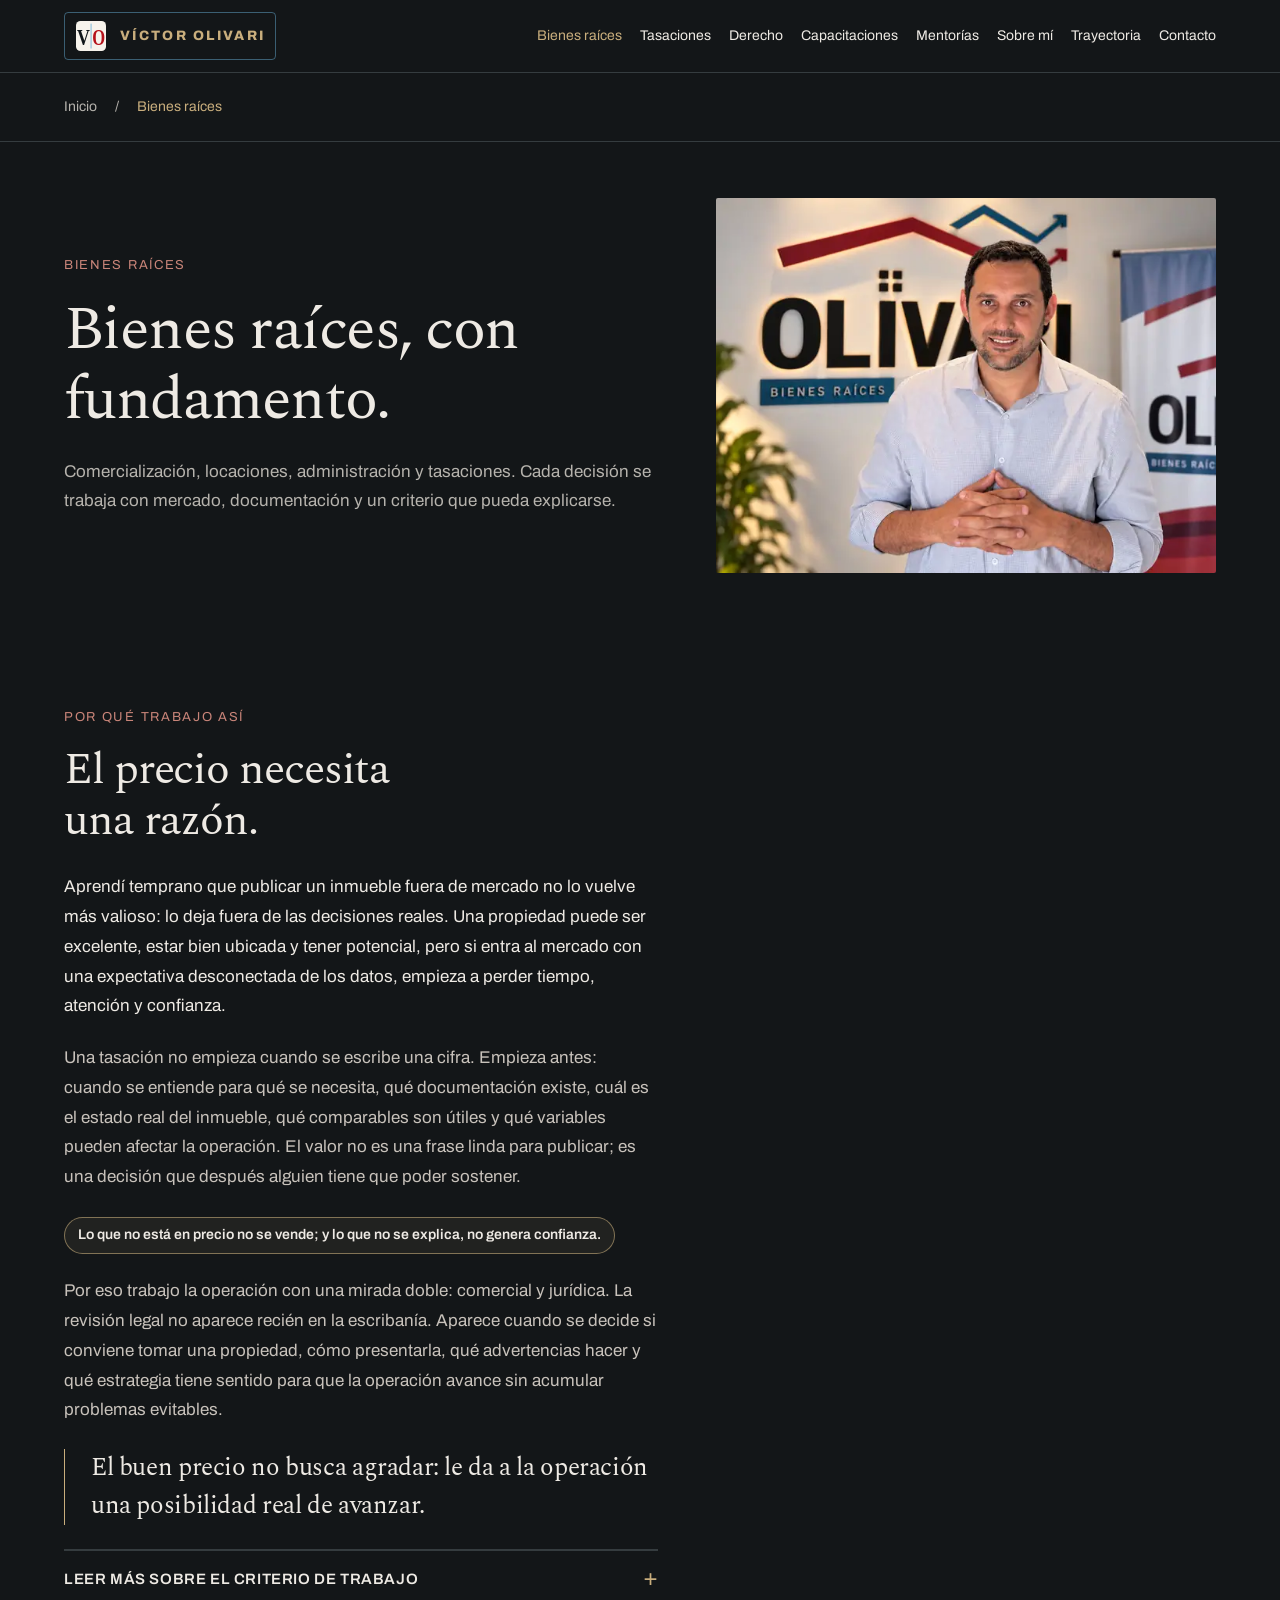
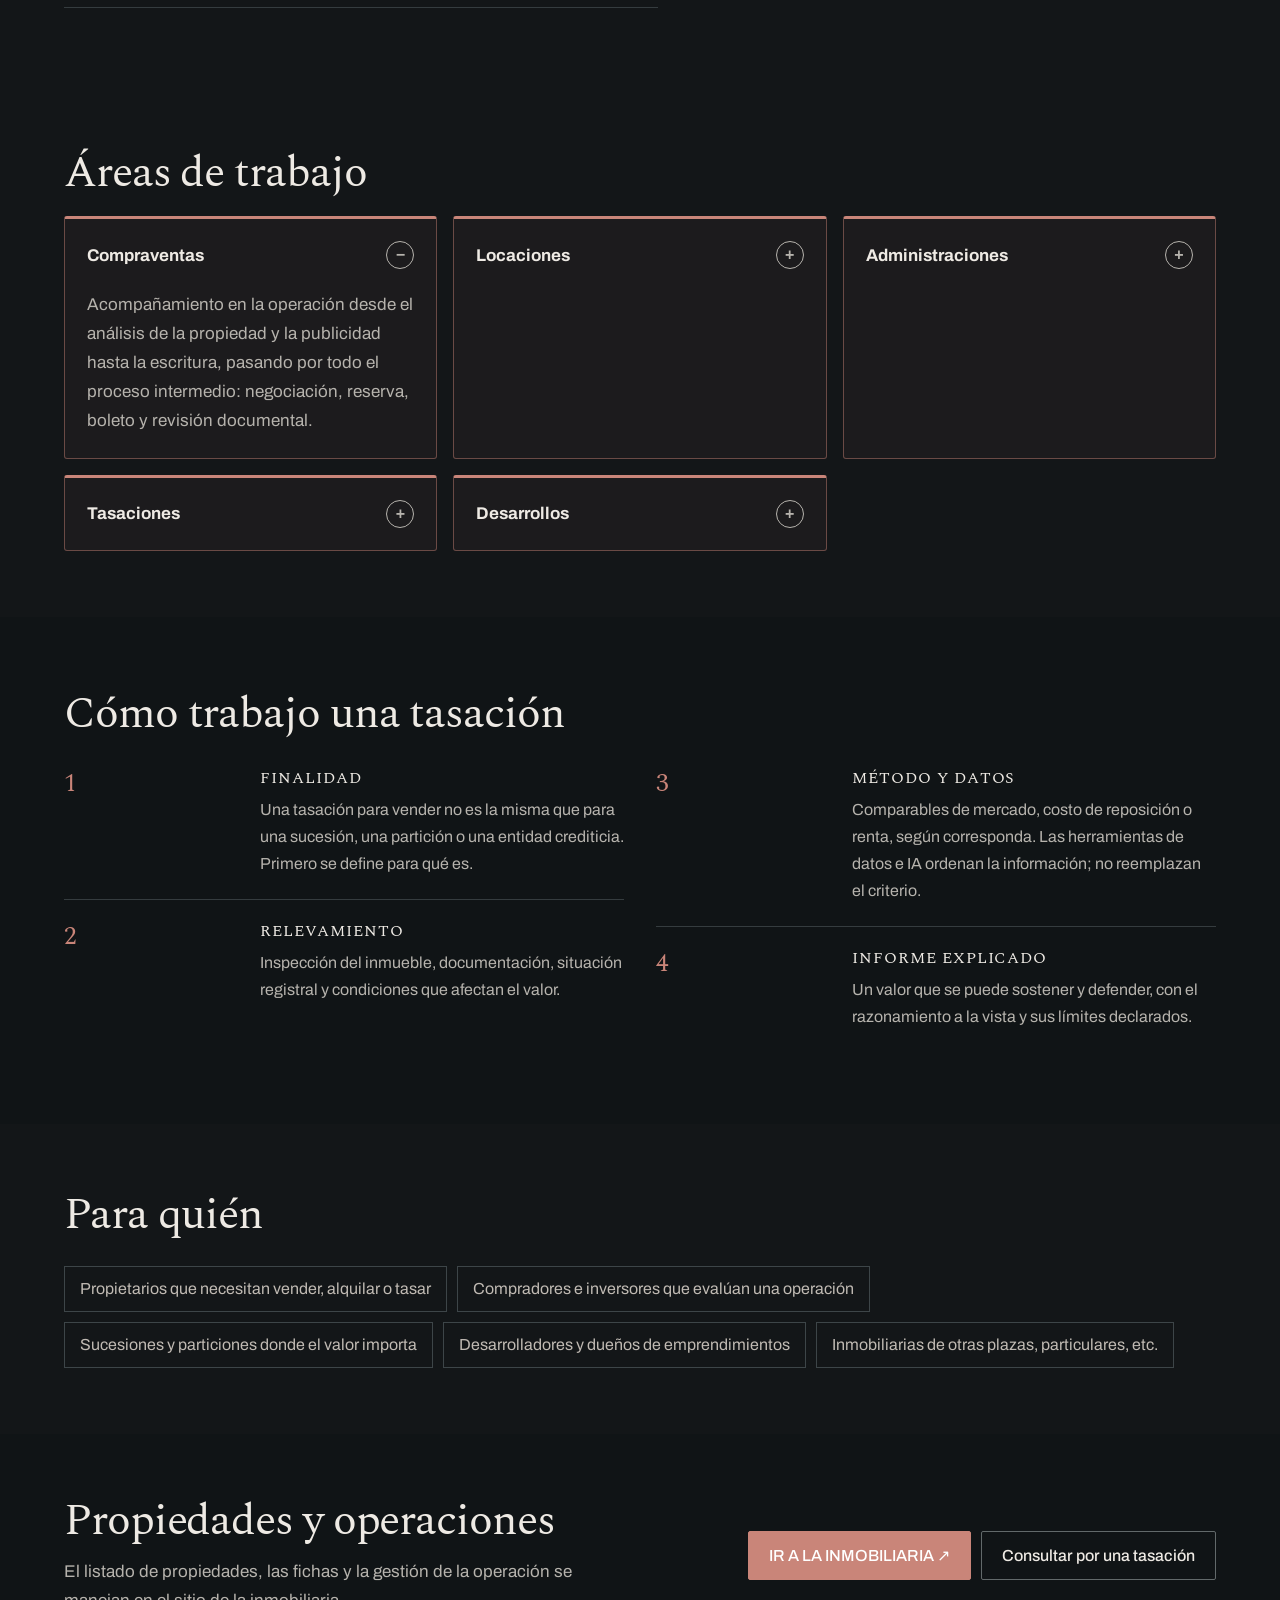
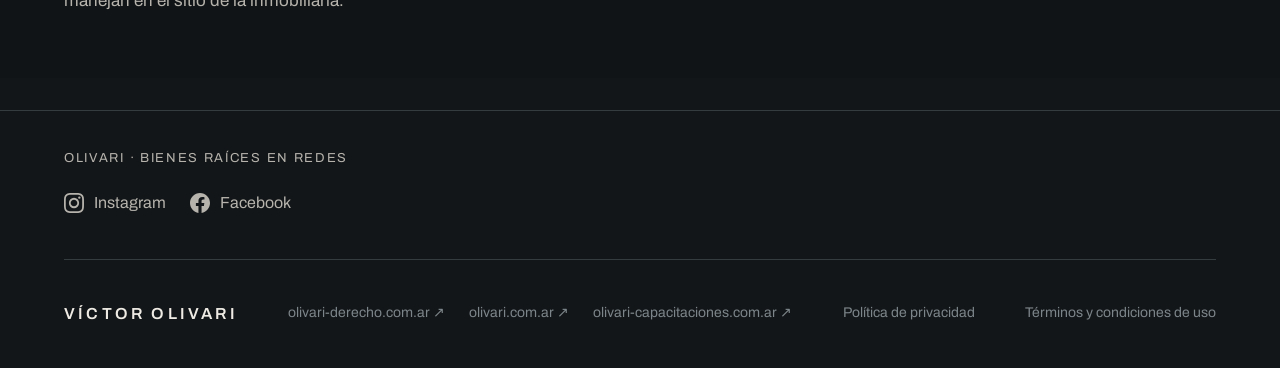
==== bienes-raices/index.html @ 48073106 "Aplicar ajustes visuales y habilitar indexación" ====
<!doctype html>
<html lang="es">
<head>
<meta charset="utf-8">
<meta name="viewport" content="width=device-width, initial-scale=1">
<title>Bienes Raíces · Víctor Olivari</title>
<meta name="description" content="Compraventas, locaciones, tasaciones y acompañamiento de decisiones inmobiliarias, con mirada comercial, jurídica y valuatoria.">
<link rel="canonical" href="https://www.victorolivari.com.ar/bienes-raices">
<meta property="og:type" content="website">
<meta property="og:title" content="Bienes Raíces · Víctor Olivari">
<meta property="og:description" content="Compraventas, locaciones, tasaciones y acompañamiento de decisiones inmobiliarias, con mirada comercial, jurídica y valuatoria.">
<meta property="og:url" content="https://www.victorolivari.com.ar/bienes-raices">
<meta property="og:locale" content="es_AR">
<meta property="og:image" content="https://www.victorolivari.com.ar/favicon-512.png">
<meta property="og:image:width" content="512">
<meta property="og:image:height" content="512">
<meta property="og:image:alt" content="Monograma VO de Víctor Olivari">
<meta name="twitter:card" content="summary">
<meta name="twitter:image" content="https://www.victorolivari.com.ar/favicon-512.png">
<meta name="theme-color" content="#131618">
<meta name="robots" content="index, follow, max-image-preview:large">
<link rel="icon" type="image/svg+xml" href="/favicon.svg?v=20260909-2">
<link rel="icon" type="image/png" sizes="32x32" href="/favicon-32.png?v=20260909-1">
<link rel="icon" type="image/png" sizes="16x16" href="/favicon-16.png?v=20260909-1">
<link rel="apple-touch-icon" sizes="180x180" href="/apple-touch-icon.png?v=20260909-1">
<link rel="manifest" href="/site.webmanifest?v=20260906">
<link rel="preconnect" href="https://fonts.googleapis.com">
<link rel="preconnect" href="https://fonts.gstatic.com" crossorigin>
<link rel="stylesheet" href="https://fonts.googleapis.com/css2?family=Archivo:wght@400;500;600&family=Spectral:wght@400&display=swap">
<style>

    body { margin: 0; background: #131618; }
    a { color: inherit; text-decoration: none; }
    a:hover { color: var(--ocre); }
    .page {
      background: #131618; color: #EAE6E0;
      font-family: Archivo, Helvetica Neue, sans-serif;
      --h1: calc(clamp(30px, 3.75vw, 48px) * var(--ts));
      --h2: calc(clamp(23px, 2.66vw, 34px) * var(--ts));
      --h3: calc(clamp(19px, 1.875vw, 24px) * var(--ts));
      --body: calc(clamp(16px, 1.3vw, 17px) * var(--bs));
      --small: calc(clamp(14.5px, 1.2vw, 15.5px) * var(--bs));
      --label: calc(clamp(12px, 1vw, 13px) * var(--bs));
      --ink: #EAE6E0; --muted: #A29C95; --panel: #1D2124; --deep: #0E1113; --line: #2A2F32;
    }
    .h { font-family: var(--tf); font-weight: 700; letter-spacing: -0.03em; line-height: 1.1; margin: 0; }
    .wrap { padding-left: 80px; padding-right: 80px; }
    .lbl { font-size: var(--label); letter-spacing: 0.2em; text-transform: uppercase; color: var(--muted); }
    .body { font-size: var(--body); line-height: 1.72; color: var(--muted); margin: 0; }
    .photo { background: var(--panel); border: 1px dashed #454D51; display: flex; align-items: center; justify-content: center; text-align: center; padding: 14px; color: #7C858A; font-size: var(--label); letter-spacing: 0.08em; line-height: 1.7; }
    /* --- Relato: columna de lectura para los textos largos --- */
    .relato { max-width: 66ch; }
    .relato p { font-size: calc(var(--body) * 1.05); line-height: 1.85; color: #C8C2BB; margin: 0 0 1.15em; }
    .relato p:last-child { margin-bottom: 0; }
    .relato .entrada { font-size: calc(var(--body) * 1.28); line-height: 1.62; color: var(--ink); margin-bottom: 1.3em; }
    .relato strong { color: var(--ink); font-weight: 600; }
    .destacado { font-family: var(--tf); font-size: var(--h3); line-height: 1.45; letter-spacing: -0.015em;
                 color: var(--ink); border-left: 2px solid var(--ocre); padding-left: 26px; margin: 34px 0; }
    /* --- Andamio: lo que Víctor tiene que escribir. Se borra al completarlo. --- */
    .completar { border: 1px dashed #4C5256; padding: 22px 24px; margin: 32px 0; max-width: 66ch; }
    .completar > div:first-child { display: flex; align-items: center; gap: 9px; margin-bottom: 12px; }
    .completar ul { margin: 0; padding-left: 18px; }
    .completar li { font-size: var(--small); line-height: 1.75; color: #A29C95; margin-bottom: 7px; }
    .completar li::marker { color: var(--ocre); }
    .completar li b { color: #C8C2BB; font-weight: 600; }
    .completar .pista { font-size: var(--label); line-height: 1.7; color: #7C858A; margin: 12px 0 0; font-style: italic; }
    .b { border: 1px solid #3D4548; color: var(--ink); background: transparent; padding: 15px 24px;
         font-size: var(--small); font-weight: 600; letter-spacing: 0.05em; text-transform: uppercase;
         display: inline-block; cursor: pointer; transition: background .16s ease, border-color .16s ease, color .16s ease; }
    .b-br:hover, .b-tas:hover { background: var(--rojo); border-color: var(--rojo); color: #FFFFFF; }
    .b-der:hover { background: var(--gris); border-color: var(--gris); color: #131618; }
    .b-cap:hover { background: var(--verde); border-color: var(--verde); color: #FFFFFF; }
    .b-mi:hover { background: var(--ocre); border-color: var(--ocre); color: #131618; }
    .b-men:hover { background: var(--violeta); border-color: var(--violeta); color: #131618; }
    .nav { display: flex; align-items: center; justify-content: space-between; padding-top: 18px; padding-bottom: 18px; border-bottom: 1px solid var(--line); }
    .nav-links { display: flex; gap: 28px; font-size: var(--small); color: var(--muted); }
    .nav-links a { transition: color .16s ease; }
    .nl-br:hover { color: var(--rojo); } .nl-der:hover { color: var(--gris); }
    .nl-cap:hover { color: var(--verde); } .nl-mi:hover { color: var(--ocre); }
    .nl-men:hover { color: var(--violeta); }
    .nav-burger { display: none; }
    .phero { display: grid; grid-template-columns: 1.3fr 1fr; gap: 52px; padding-top: 52px; padding-bottom: 56px; align-items: center; }
    .cols2 { display: grid; grid-template-columns: repeat(2, minmax(0, 1fr)); gap: 20px; }
    .cols3 { display: grid; grid-template-columns: repeat(3, minmax(0, 1fr)); gap: 20px; }
    .card { background: var(--panel); padding: 28px 26px; display: flex; flex-direction: column; gap: 13px; }
    .row { display: grid; grid-template-columns: 260px 1fr; gap: 32px; padding: 22px 0; border-top: 1px solid var(--line); }
    .field { border: 1px solid #3D4548; background: #16191B; padding: 15px 16px; font-size: var(--small); color: #6E7679; }
    .aviso { border-left: 3px solid var(--gris); background: var(--panel); padding: 20px 24px; font-size: var(--small); line-height: 1.7; color: #C0BAB3; }
    .chip { border: 1px solid #3D4548; padding: 9px 15px; font-size: var(--small); color: #C0BAB3; display: inline-block; }
    .chip:hover { border-color: var(--ocre); }
    .chips { display: flex; flex-wrap: wrap; gap: 10px; }
    details > summary { list-style: none; cursor: pointer; padding: 16px 0; border-top: 1px solid var(--line); font-size: var(--small); font-weight: 600; letter-spacing: 0.05em; text-transform: uppercase; color: var(--muted); display: flex; justify-content: space-between; align-items: center; }
    details > summary::-webkit-details-marker { display: none; }
    details > summary:hover { color: var(--ink); }
    details[open] > summary .mas { display: none; }
    details:not([open]) > summary .menos { display: none; }
    .foot { display: flex; justify-content: space-between; align-items: center; gap: 20px; flex-wrap: wrap; font-size: var(--label); color: #7C858A; border-top: 1px solid var(--line); padding-top: 32px; padding-bottom: 32px; }
    .foot-links { display: flex; gap: 24px; flex-wrap: wrap; }
    @media (max-width: 1300px) { .wrap { padding-left: 52px; padding-right: 52px; } }
    @media (max-width: 900px) {
      .phero { grid-template-columns: 1fr; gap: 34px; }
      .cols2, .cols3 { grid-template-columns: 1fr; }
      .row { grid-template-columns: 1fr; gap: 10px; }
    }
    @media (max-width: 640px) {
      .wrap { padding-left: 22px; padding-right: 22px; }
      .nav-links { display: none; } .nav-burger { display: block; }
      .foot { flex-direction: column; align-items: flex-start; gap: 14px; }
    }
  /*EDITORIAL*/
/* Diseño compartido. sincronizar-editorial.py lo integra en los artboards. */
html { color-scheme: dark; scroll-padding-top: 5.5rem; }
body { margin: 0; background: #131618; }
.page { --ts: 1; --bs: 1; --tf: Spectral, Georgia, serif;
  --rojo: #C98579; --gris: #BAC5CA; --verde: #8DBDC3; --ocre: #C9AE7D; --violeta: #B4A7CA;
  --ink: #EEEAE4; --muted: #B6B3AD; --panel: #1C2225; --deep: #101416; --line: #353C3F;
  --h1: clamp(2.15rem, 1.4rem + 3vw, 4.25rem); --h2: clamp(1.8rem, 1.3rem + 1.8vw, 2.8rem);
  --h3: clamp(1.3rem, 1.1rem + .6vw, 1.65rem); --quote: clamp(1.8rem, 1.1rem + 2.6vw, 3.2rem);
  --body: 1.0625rem; --small: 1rem; --label: .8125rem;
  font-family: Archivo, 'Helvetica Neue', Arial, sans-serif; color: var(--ink); line-height: 1.6;
  overflow-wrap: break-word; min-height: 100vh; }
.page *, .page *::before, .page *::after { box-sizing: border-box; }
.page { --rojo: #C98579 !important; --gris: #BAC5CA !important; --verde: #8DBDC3 !important;
  --ocre: #C9AE7D !important; --violeta: #B4A7CA !important; }
.page [hidden] { display: none !important; }
.page img { display: block; max-width: 100%; }
.page a { color: inherit; text-decoration: none; text-underline-offset: .25em; }
.page a:focus-visible, .page button:focus-visible, .page summary:focus-visible,
.page input:focus-visible, .page select:focus-visible, .page textarea:focus-visible {
  outline: 2px solid var(--ocre); outline-offset: 5px; }
.page button, .page input, .page select, .page textarea { font: inherit; }
.page button, .page summary, .page a { -webkit-tap-highlight-color: rgba(201,174,125,.15); }
.page .wrap { width: 100%; max-width: 1360px; margin-inline: auto; padding-inline: 22px; }
.page .h { font-family: Spectral, Georgia, serif; font-weight: 400; letter-spacing: -.025em; line-height: 1.15; text-wrap: balance; }
.page h1 { text-transform: none !important; }
.page .lbl { font-family: Archivo, Arial, sans-serif; font-size: .8125rem; letter-spacing: .13em; line-height: 1.6; }
.page .body { color: var(--muted); line-height: 1.7; }
.page .b { display: inline-flex; align-items: center; justify-content: center; gap: .6rem;
  min-height: 48px; padding: 12px 20px; max-width: 100%; border: 1px solid #62696A;
  border-radius: 2px; font-size: 1rem; font-family: Archivo, Arial, sans-serif;
  line-height: 1.45; font-weight: 500; letter-spacing: 0; text-transform: none;
  color: var(--ink); background: transparent; cursor: pointer;
  transition: background .18s ease, color .18s ease, border-color .18s ease; }
.page .b.primary { background: var(--ink); border-color: var(--ink); color: #131618; }
.page .text-link { display: inline-flex; gap: .7rem; align-items: center; min-height: 44px;
  text-decoration: underline; text-decoration-color: #737A7B; }
.page .text-link::after { content: '→'; font-family: Arial, sans-serif; transition: transform .2s ease; }
.page .text-link[target='_blank']::after { content: '↗'; }
.page .skip-link { position: absolute; left: 22px; top: -150px; z-index: 100;
  background: var(--ink); color: #131618; padding: 14px 20px; }
.page .skip-link:focus { top: 12px; }
.page .site-header { position: sticky; top: 0; z-index: 30; background: #131618; border-bottom: 1px solid var(--line); }
.page .site-nav { display: flex; align-items: center; justify-content: space-between; gap: 18px; min-height: 72px; }
.page .brand { font-family: Archivo, Arial, sans-serif; font-size: .85rem; letter-spacing: .16em; font-weight: 600; white-space: nowrap; }
.page .desktop-links { display: none; }
.page .mobile-menu > summary { display: flex; gap: 10px; align-items: center; justify-content: center;
  min-width: 76px; min-height: 48px; padding: 8px 0; border: 0; color: var(--ink);
  font-size: .875rem; letter-spacing: 0; text-transform: none; }
.page summary { cursor: pointer; list-style: none; }
.page summary::-webkit-details-marker { display: none; }
.page .menu-icon { width: 20px; height: 12px; border-top: 1px solid; border-bottom: 1px solid; }
.page .mobile-menu[open] .menu-icon { height: 1px; border-bottom: 0; }
.page .mobile-links { position: absolute; inset: 72px 0 auto; padding: 12px 22px 24px;
  background: #1C2225; border-bottom: 1px solid var(--line); max-height: calc(100vh - 72px); max-height: calc(100dvh - 72px); overflow: auto; }
.page .mobile-links a { display: block; padding: 12px 0; min-height: 48px; border-bottom: 1px solid var(--line); }
.page [aria-current='page'] { color: var(--ocre); }
.page main { outline: none; }
.page .location-guide { display: flex; align-items: center; flex-wrap: wrap; gap: 8px 24px;
  padding-block: 12px; border-bottom: 1px solid var(--line); font-size: .875rem; }
.page .breadcrumb, .page .section-links { display: flex; align-items: center; flex-wrap: wrap; gap: 4px 18px; }
.page .breadcrumb { color: var(--muted); }
.page .location-guide a { display: inline-flex; align-items: center; gap: 8px; min-height: 44px; }
.page .location-guide a:hover { color: var(--ocre); }
.page .back-link { color: var(--ocre); padding-right: 20px; border-right: 1px solid var(--line); }
.page .section-links { justify-content: space-between; flex: 1; max-width: 540px; gap: 4px 12px; }
.page .section-links a { border-bottom: 1px solid transparent; }
.page .section-links a:hover, .page .section-links a:focus-visible { border-bottom-color: var(--ocre); }
.page main [id] { scroll-margin-top: 1rem; }
.page .hero { display: grid; grid-template-columns: minmax(0,1fr); gap: 26px; padding-block: 32px 44px; }
.page .hero-copy .lbl { color: var(--ocre); margin-bottom: 12px; }
.page .hero h1 { font-size: clamp(1.5rem, 6.6vw, 2rem); max-width: none; margin-bottom: 16px; }
.page .hero-title-line { display: block; white-space: nowrap; }
.page .professional { color: #91C9E8; }
.page .unit[style*='--gris'] .lbl { color: var(--ocre); }
.page .hero .hero-intro { max-width: 48ch; font-size: 1rem; margin: 0 0 20px; }
.page .hero-ctas { display: flex; flex-direction: row; flex-wrap: wrap; gap: 10px; }
.page .hero-ctas .b { flex: 1 1 auto; padding-inline: 14px; }
.page .hero-portrait { margin: 0; min-width: 0; }
.page .hero-portrait .ph { height: 245px; border-radius: 2px; }
.page .hero-portrait img { object-position: 60% 38%; }
.page figcaption { margin-top: 12px; font-size: .8125rem; color: var(--muted); }
.page .ph { background: var(--panel); padding: 0 !important; border: 0 !important; overflow: hidden; border-radius: 2px; }
.page .ph img { display: block; width: 100%; height: 100%; object-fit: cover; filter: saturate(.8); }
.page .section { padding-block: 48px; }
.page .section-head { display: grid; gap: 14px; margin-bottom: 26px; }
.page .section-head h2 { font-size: var(--h2); }
.page .section-head p { max-width: 54ch; margin: 0; }
.page .creds { padding-block: 22px; border-block: 1px solid var(--line); background: var(--panel); }
.page .creds-list { display: flex; flex-direction: column; gap: 8px; font-size: .875rem; margin-top: 12px; }
.page .manifesto { max-width: 1000px; padding-block: 44px; }
.page .manifesto p { font-size: var(--quote); line-height: 1.3; margin: 0; }
.page .manifesto { padding-block: clamp(36px, 5vw, 72px); border-bottom: 1px solid var(--line); }
.page .manifesto .manifesto-premise { font: 400 1rem/1.5 Archivo, Arial, sans-serif; color: var(--muted); margin-bottom: 14px; }
.page .manifesto-premise span, .page .manifesto-equals { color: var(--ocre); }
.page .units { display: grid; grid-template-columns: minmax(0,1fr); gap: 16px; }
.page .unit { background: transparent; border-top: 1px solid var(--line); min-width: 0; }
.page .unit-body { padding: 24px 0; display: flex; flex-direction: column; align-items: flex-start; gap: 12px; }
.page .unit h3 { margin: 0; font-size: 1.65rem; }
.page .unit p { margin: 0; }
.page .unit .text-link { margin-top: auto; }
.page .unit .lbl { color: var(--area, var(--muted)); }
.page .unit-photo { margin: 6px 0; width: 100%; aspect-ratio: 4 / 3; }
.page .unit-photo img { object-position: center 30%; }
.page .unit-photo img[src*='INMO'] { object-position: center 10%; }
.page .unit-photo img[src*='curso1'] { object-position: 28% center; }
.page .about .about-portrait { aspect-ratio: 1 / 1; }
.page .about-portrait img { object-position: center 40%; }
.page .about { display: grid; grid-template-columns: minmax(0,1fr); gap: 28px; }
.page .about .ph { aspect-ratio: 4 / 3; }
.page .about h2 { font-size: var(--h2); margin: 12px 0 18px; }
.page .about p { max-width: 55ch; }
.page .about .text-link { margin-top: 16px; }
.page .gallery { display: grid; grid-template-columns: minmax(0,1fr); gap: 26px; }
.page .gallery figure { margin: 0; }
.page .gallery .ph { aspect-ratio: 16 / 10; }
.page .close-ctas { display: flex; flex-direction: row; flex-wrap: wrap; gap: 12px; justify-content: flex-start; }
.page .closing { border-top: 1px solid var(--line); }
.page .closing h2 { font-size: var(--h2); margin-bottom: 16px; }
.page .closing p { margin: 0 0 24px; max-width: 54ch; }
.page .foot { display: flex; flex-direction: column; align-items: flex-start; gap: 22px; padding-block: 32px; font-size: .875rem; }
.page .foot .h { font: 600 .85rem Archivo, Arial, sans-serif; white-space: nowrap; }
.page .foot-links { display: flex; flex-wrap: wrap; gap: 6px 24px; }
.page .social-links { display: flex; flex-wrap: wrap; gap: 12px 24px; }
.page .social-links a { display: inline-flex; align-items: center; gap: 10px; min-height: 48px; font-size: 1rem; color: var(--muted); }
.page .social-links a:hover { color: var(--ocre); }
.page .social-links svg { width: 20px; height: 20px; flex-shrink: 0; fill: currentColor; }
.page .area-socials { margin-top: 32px; padding-block: 24px 32px; border-top: 1px solid var(--line); }
.page .area-socials .lbl { margin-bottom: 10px; }
.page .foot a { min-height: 44px; display: inline-flex; align-items: center; overflow-wrap: anywhere; }
.page .phero { display: grid; grid-template-columns: minmax(0,1fr); gap: 28px; padding-block: 36px 44px; }
.page .phero .ph { max-height: 300px; aspect-ratio: 4 / 3 !important; }
.page .phero h1 { max-width: 22ch; }
.page .phero .body { font-size: var(--body) !important; }
.page .relato { max-width: 66ch; }
.page .relato p, .page .relato .entrada { font-size: var(--body); line-height: 1.75; }
.page .destacado { font: 400 var(--h3)/1.5 Spectral, Georgia, serif; border-left: 1px solid var(--ocre); margin: 24px 0; }
.page .story-pill { display: inline-flex; align-items: center; max-width: 100%; margin: 6px 0 22px;
  padding: 8px 13px; border: 1px solid color-mix(in srgb, var(--ocre) 58%, transparent);
  border-radius: 999px; color: var(--ink); background: rgba(201,174,125,.08);
  font-size: .875rem; font-weight: 600; line-height: 1.35; }
.page .cols2, .page .cols3 { display: grid; grid-template-columns: minmax(0,1fr); gap: 18px; }
.page .cols2 > *, .page .cols3 > *, .page .row > *, .page .tray-row > * { min-width: 0; }
.page .card { padding: 24px; border-top-width: 1px !important; }
.page .row, .page .tray-row { display: grid; grid-template-columns: minmax(0,1fr) !important; gap: 10px; padding-block: 22px; }
.page .tray-src { text-align: left !important; }
.page .tray-thumb { width: 100%; max-width: 280px; }
.page .practice-list { border-top: 1px solid var(--line); }
.page .practice { border-bottom: 1px solid var(--line); }
.page .practice > summary { min-height: 64px; display: flex; align-items: center; justify-content: space-between;
  gap: 18px; border: 0; font-family: Archivo, Arial, sans-serif; font-size: 1.0625rem; color: var(--ink); font-weight: 400; letter-spacing: 0; text-transform: none; }
.page .practice > summary::after { content: '+'; font: 300 1.6rem Arial, sans-serif; color: var(--muted); flex-shrink: 0; }
.page .practice[open] > summary::after { content: '−'; }
.page .practice > .body { padding-bottom: 24px; max-width: 65ch; }
.page .program-group { margin-bottom: 24px; }
.page .program-group > summary { min-height: 64px; border: 0; font-weight: 400; letter-spacing: 0; text-transform: none; gap: 16px; color: var(--ink); }
.page .program-group > summary::after { content: '+'; font: 1.5rem Arial, sans-serif; }
.page .program-group[open] > summary::after { content: '−'; }
.page .program-group .cols3 { padding-bottom: 12px; }
.page .program-group .h { font-family: Archivo, Arial, sans-serif; font-size: 1.125rem !important; line-height: 1.4; }
.page .program-group > summary .h { font: 400 1.5rem/1.3 Spectral, Georgia, serif !important; }
.page .program-group summary { display: flex; align-items: center; justify-content: space-between; }
.page .contact-areas { display: grid; gap: 18px; }
.page .contact-area { border: 1px solid var(--line); padding: 0 20px; background: var(--panel); }
.page .contact-area > summary { min-height: 80px; border: 0; text-transform: none; letter-spacing: 0; color: var(--ink); font-size: 1.125rem; gap: 16px; }
.page .contact-area > summary::after { content: '+'; font: 1.5rem Arial, sans-serif; }
.page .contact-area[open] > summary::after { content: '−'; }
.page .contact-area .card { padding: 0 0 24px; border: 0 !important; }
.page .campo > span { font-size: .875rem; text-transform: none; letter-spacing: 0; }
.page .campo input, .page .campo select, .page .campo textarea { width: 100%; min-width: 0; max-width: 100%; min-height: 48px;
  padding: 12px; background: #131618; color: var(--ink); border: 1px solid #61696D; border-radius: 2px; font-size: 1rem; }
.page .campo textarea { min-height: 120px; }
.page .campo input::placeholder, .page .campo textarea::placeholder { color: #A9ACAC; opacity: 1; }
.page .via { overflow-wrap: anywhere; }
.page .via svg { flex-shrink: 0; }
.page .chip { font-size: 1rem; }
.page .record-img { max-width: 100%; height: auto; }
.page .cta-movil { position: static !important; display: flex !important; width: fit-content !important; max-width: calc(100% - 44px); margin: 0 auto 32px; padding: 14px 20px; gap: 10px; align-items: center; border: 1px solid var(--line); background: transparent !important; color: var(--ink) !important; box-shadow: none !important; border-radius: 2px !important; }
@media (hover: hover) {
  .page .b:hover { background: #2B3336; color: var(--ink); border-color: var(--ocre); }
  .page .b.primary:hover { background: #D8C9AD; color: #131618; border-color: #D8C9AD; }
  .page .text-link:hover, .page .foot a:hover, .page .desktop-links a:hover { color: var(--ocre); }
  .page .text-link:hover::after { transform: translateX(3px); }
}
@media (max-width: 699px) {
  .page .anio-cuerpo > div[style*='grid-template-columns'] { grid-template-columns: minmax(0, 1fr) !important; gap: 8px !important; }
  .page .anio-cuerpo > div > div { min-width: 0; }
  .page .wrap[style*='padding-top'] { padding-top: 40px !important; }
  .page .wrap[style*='padding-bottom'] { padding-bottom: 40px !important; }
  .page .wrap[style*='padding-bottom: 18px'], .page .wrap[style*='padding-bottom: 26px'] { padding-bottom: 18px !important; }
  .page .cols2[style], .page .cols3[style] { gap: 22px !important; }
  .page h2[style*='max-width'] { max-width: 100% !important; }
}
@media (min-width: 700px) {
  .page .wrap { padding-inline: 40px; }
  .page .hero { grid-template-columns: minmax(0,1.1fr) minmax(0,1fr); gap: 36px; align-items: center; padding-block: 52px; }
  .page .hero h1 { font-size: clamp(1.4rem, 3vw, 3rem); }
  .page .hero-portrait .ph { height: auto; aspect-ratio: 4 / 5; }
  .page .hero-portrait img { object-position: 100% 45%; }
  .page .section { padding-block: 64px; }
  .page .creds-list { flex-direction: row; flex-wrap: wrap; gap: 12px 32px; }
  .page .units { grid-template-columns: minmax(0,1fr); gap: 24px; }
  .page .unit-body { display: grid; grid-template-columns: minmax(0,.85fr) minmax(0,1fr); gap: 14px 28px; align-items: start; }
  .page .unit-body > * { grid-column: 2; }
  .page .unit-body .unit-photo { grid-column: 1; grid-row: 1 / 5; aspect-ratio: 4 / 5; margin: 0; }
  .page .unit-body .text-link { align-self: end; }
  .page .unit-body { height: 100%; }
  .page .gallery, .page .cols2, .page .cols3 { grid-template-columns: repeat(2,minmax(0,1fr)); }
  .page .about { grid-template-columns: repeat(2,minmax(0,1fr)); gap: 44px; align-items: center; }
  .page .phero { grid-template-columns: minmax(0,1.25fr) minmax(0,1fr); padding-block: 56px; }
  .page .phero .ph { max-height: 430px; }
  .page .phero.text-only { grid-template-columns: 1fr; }
  .page .tray-row { grid-template-columns: 80px minmax(0,1fr) minmax(180px,.75fr) !important; gap: 24px; }
  .page .row { grid-template-columns: minmax(170px,.6fr) minmax(0,1.7fr) !important; gap: 26px; }
  .page .contact-areas { max-width: 820px; }
}
@media (min-width: 1100px) {
  .page .wrap { padding-inline: 64px; }
  .page .hero { gap: 80px; padding-block: 64px 72px; }
  .page .hero-portrait { max-width: 440px; justify-self: end; width: 100%; }
  .page .hero .hero-intro { font-size: 1.125rem; }
  .page .hero-ctas .b { flex: none; padding-inline: 24px; }
  .page .desktop-links { display: flex; align-items: center; gap: 18px; font-size: .875rem; }
  .page .desktop-links a { display: inline-flex; align-items: center; min-height: 44px; white-space: nowrap; }
  .page .mobile-menu { display: none; }
  .page .section { padding-block: 80px; }
  .page .section-head { grid-template-columns: 1fr 1fr; gap: 50px; align-items: end; }
  .page .cols3 { grid-template-columns: repeat(3,minmax(0,1fr)); }
  .page .units { grid-template-columns: repeat(3,minmax(0,1fr)); gap: 32px; }
  .page .unit-body { display: flex; gap: 16px; }
  .page .unit-body > .lbl { min-height: 3.2em; }
  .page .unit-body > h3 { min-height: 2.3em; }
  .page .unit-body .unit-photo { aspect-ratio: 4 / 3; margin: 0 0 4px; }
  .page .foot { flex-direction: row; flex-wrap: wrap; justify-content: space-between; align-items: center; }
}
@media (prefers-reduced-motion: no-preference) {
  html { scroll-behavior: smooth; }
  .page details[open] > .body, .page details[open] > .cols3, .page details[open] > .card { animation: editorial-open .22s ease-out; }
  @keyframes editorial-open { from { opacity: .5; transform: translateY(4px); } to { opacity: 1; transform: none; } }
}
@media (prefers-reduced-motion: reduce) {
  .page *, .page *::before, .page *::after { animation: none !important; transition: none !important; scroll-behavior: auto !important; }
}
/* Fotos de las áreas: se conserva el encuadre original, también en celular. */
.page .phero .area-portrait { max-height: none; }
.page .phero .area-portrait-vertical { aspect-ratio: 3 / 4 !important; width: 100%; max-width: 390px; justify-self: center; }
.page .area-portrait img { object-fit: contain; filter: none; }
.page .course-carousel { min-width: 0; border-block: 1px solid var(--line); }
.page .carousel-heading { display: flex; flex-wrap: wrap; align-items: end; justify-content: space-between; gap: 20px; }
.page .carousel-heading .lbl { margin-bottom: 12px; }
.page .carousel-heading .h { font-size: var(--h2); }
.page .carousel-controls { display: flex; gap: 8px; }
.page .carousel-controls[hidden] { display: none; }
.page .carousel-controls button { min-width: 48px; min-height: 48px; padding: 10px 15px; border: 1px solid var(--line); border-radius: 3px; background: var(--panel); color: var(--ink); font: inherit; font-size: .875rem; cursor: pointer; }
.page .carousel-controls button:hover { border-color: var(--verde); }
.page .carousel-controls button:disabled { cursor: default; color: var(--muted); }
.page .carousel-help { color: var(--muted); font-size: .875rem; line-height: 1.5; margin-block: 18px 22px; }
.page .carousel-viewport { overflow-x: auto; overscroll-behavior-x: contain; scrollbar-width: thin; scrollbar-color: var(--verde) var(--panel); scroll-behavior: auto; padding-bottom: 12px; }
.page .carousel-track { display: flex; gap: 20px; width: max-content; }
.page .carousel-track figure { flex: none; width: min(76vw, 480px); margin: 0; }
.page .carousel-track img { display: block; width: 100%; height: auto; aspect-ratio: 4 / 3; object-fit: contain; background: var(--deep); border-radius: 3px; }
.page .carousel-track figcaption { padding-top: 14px; max-width: 38ch; font-size: .875rem; line-height: 1.5; color: var(--muted); }
/* El texto acompaña a cada imagen, incluso cuando la foto es vertical o panorámica. */
.page .course-carousel .carousel-track figure { display: flex; flex-direction: column; align-items: center; text-align: center; }
.page .course-carousel .carousel-track figcaption { width: 100%; max-width: min(100%, 38ch); text-align: center; }
.page .carousel-viewport:focus-visible, .page .carousel-controls button:focus-visible { outline: 2px solid var(--verde); outline-offset: 3px; }
/* El recorrido reúne fotos de formatos muy diferentes; el fondo unifica la serie
   sin recortar personas ni documentos importantes. */
.page .journey-carousel { margin-top: 10px; }
.page .journey-carousel .carousel-track { gap: 16px; }
.page .journey-carousel .carousel-track figure { width: min(82vw, 560px); }
.page .journey-carousel .carousel-track figure { display: flex; flex-direction: column; align-items: center; text-align: center; }
.page .journey-carousel .carousel-track img { aspect-ratio: 3 / 2; filter: saturate(.88); }
.page .journey-carousel .carousel-track figcaption { min-height: 2.7em; width: 100%; max-width: min(100%, 46ch); padding: 12px 2px 0; color: var(--ink); text-align: center; }
.page .story-more { max-width: 66ch; margin-top: 1.35rem; border-top: 1px solid var(--line); border-bottom: 1px solid var(--line); }
.page .story-more > summary { display: flex; align-items: center; justify-content: space-between; min-height: 56px; cursor: pointer; color: var(--ink); font-size: .9375rem; font-weight: 600; letter-spacing: .04em; list-style: none; }
.page .story-more > summary::-webkit-details-marker { display: none; }
.page .story-more > summary::after { content: '+'; color: var(--ocre); font: 1.5rem/1 Arial, sans-serif; }
.page .story-more[open] > summary::after { content: '−'; }
.page .story-more .relato { padding-bottom: 10px; }
.page .family-story { display: grid; gap: 28px; align-items: center; margin-top: 42px; padding-top: 42px; border-top: 1px solid var(--line); }
.page .family-story .ph { aspect-ratio: 3 / 4; max-width: 390px; justify-self: center; }
.page .family-story .ph img { object-fit: cover; }
/* Mentorías: consultoría de criterio, con el violeta como señal del área. */
.page .mentor-hero { display: grid; gap: 30px; padding-block: 42px 54px; }
.page .mentor-hero-copy { align-self: center; }
.page .mentor-hero .lbl, .page .mentor-section .lbl { color: var(--violeta); }
.page .mentor-hero h1 { margin: 14px 0 22px; max-width: 18ch; font-size: var(--h1); }
.page .mentor-lead { max-width: 62ch; margin: 0; font-size: calc(var(--body) * 1.08); }
.page .mentor-pills { display: flex; flex-wrap: wrap; gap: 9px; margin-top: 26px; }
.page .mentor-pill { display: inline-flex; align-items: center; min-height: 38px; padding: 7px 12px;
  border: 1px solid color-mix(in srgb, var(--violeta) 55%, var(--line)); border-radius: 999px;
  background: color-mix(in srgb, var(--violeta) 8%, transparent); color: var(--ink);
  font-size: .875rem; font-weight: 600; line-height: 1.35; }
.page .mentor-hero figure { margin: 0; align-self: center; }
.page .mentor-hero .ph { aspect-ratio: 3 / 2; }
.page .mentor-hero .ph img { object-fit: cover; object-position: center; filter: saturate(.86); }
.page .mentor-hero figcaption { text-align: center; }
.page .mentor-principle { padding-block: 34px; border-block: 1px solid var(--line);
  background: linear-gradient(90deg, color-mix(in srgb, var(--violeta) 7%, transparent), transparent 72%); }
.page .mentor-principle p { max-width: 900px; margin: 0; font: 400 var(--h3)/1.55 Spectral, Georgia, serif; }
.page .mentor-principle strong { color: var(--violeta); font-weight: 400; }
.page .mentor-section { padding-block: 54px; }
.page .mentor-section-head { display: grid; gap: 14px; margin-bottom: 28px; }
.page .mentor-section-head h2 { margin: 0; font-size: var(--h2); max-width: 21ch; }
.page .mentor-section-head p { max-width: 62ch; margin: 0; }
.page .mentor-grid { display: grid; grid-template-columns: minmax(0,1fr); gap: 14px; }
.page .mentor-card { min-width: 0; padding: 22px; border: 1px solid var(--line); border-top-color: var(--violeta);
  background: linear-gradient(145deg, color-mix(in srgb, var(--violeta) 6%, var(--panel)), var(--panel));
  transition: transform .22s ease, border-color .22s ease, background .22s ease; }
.page .mentor-icon { display: inline-flex; width: 42px; height: 42px; align-items: center; justify-content: center;
  margin-bottom: 18px; border: 1px solid color-mix(in srgb, var(--violeta) 55%, var(--line));
  color: var(--violeta); background: color-mix(in srgb, var(--violeta) 7%, transparent); }
.page .mentor-icon svg { width: 22px; height: 22px; fill: none; stroke: currentColor; stroke-width: 1.55;
  stroke-linecap: round; stroke-linejoin: round; }
.page .mentor-card h3 { margin: 0 0 10px; font: 400 var(--h3)/1.28 Spectral, Georgia, serif; }
.page .mentor-card p { margin: 0; font-size: 1rem; line-height: 1.68; color: var(--muted); }
.page .mentor-case { display: grid; gap: 28px; align-items: center; padding-block: 54px;
  border-block: 1px solid var(--line); }
.page .mentor-case .ph { aspect-ratio: 3 / 2; }
.page .mentor-case .ph img { object-fit: cover; filter: saturate(.88); }
.page .mentor-case h2 { margin: 10px 0 18px; font-size: var(--h2); }
.page .mentor-case p { margin: 0 0 16px; max-width: 60ch; }
.page .mentor-method { display: grid; gap: 0; border-top: 1px solid var(--line); counter-reset: mentor-step; }
.page .mentor-step { position: relative; padding: 26px 0 26px 58px; border-bottom: 1px solid var(--line); counter-increment: mentor-step; }
.page .mentor-step::before { content: '0' counter(mentor-step); position: absolute; left: 0; top: 27px;
  color: var(--violeta); font: 600 .875rem/1 Archivo, Arial, sans-serif; letter-spacing: .08em; }
.page .mentor-step h3 { margin: 0 0 8px; font-size: var(--h3); }
.page .mentor-step p { margin: 0; max-width: 64ch; }
.page .mentor-proof-grid { display: grid; grid-template-columns: minmax(0,1fr); gap: 12px; }
.page .mentor-proof { padding: 20px 0; border-top: 1px solid var(--line); }
.page .mentor-proof strong { display: block; margin-bottom: 7px; color: var(--ink); font-size: 1.0625rem; }
.page .mentor-proof p { margin: 0; }
.page .mentor-more { max-width: 820px; margin-top: 30px; }
.page .mentor-cta { margin-block: 12px 56px; padding-block: 36px; border-top: 1px solid var(--violeta);
  background: linear-gradient(110deg, color-mix(in srgb, var(--violeta) 10%, var(--panel)), var(--panel)); }
.page .mentor-cta h2 { margin: 0 0 14px; font-size: var(--h2); }
.page .mentor-cta p { max-width: 62ch; margin: 0 0 24px; }
@media (hover: hover) {
  .page .mentor-card:hover { transform: translateY(-3px); border-color: color-mix(in srgb, var(--violeta) 68%, var(--line)); }
}
@media (min-width: 700px) {
  .page .family-story { grid-template-columns: minmax(0,1.15fr) minmax(260px,.85fr); gap: 48px; }
  .page .mentor-hero, .page .mentor-case { grid-template-columns: minmax(0,1.12fr) minmax(280px,.88fr); gap: 48px; }
  .page .mentor-grid, .page .mentor-proof-grid { grid-template-columns: repeat(2,minmax(0,1fr)); }
  .page .mentor-section-head { grid-template-columns: minmax(0,.9fr) minmax(0,1.1fr); gap: 38px; align-items: end; }
  .page .mentor-method { grid-template-columns: repeat(3,minmax(0,1fr)); }
  .page .mentor-step { padding: 62px 24px 26px 0; border-right: 1px solid var(--line); }
  .page .mentor-step:last-child { border-right: 0; padding-left: 24px; }
  .page .mentor-step:nth-child(2) { padding-left: 24px; }
  .page .mentor-step::before { left: 0; top: 27px; }
  .page .mentor-step:nth-child(n+2)::before { left: 24px; }
}
@media (min-width: 1100px) {
  .page .mentor-grid { grid-template-columns: repeat(4,minmax(0,1fr)); }
  .page .mentor-hero { padding-block: 70px 82px; gap: 72px; }
  .page .mentor-section { padding-block: 78px; }
}
@media print {
  .page .carousel-controls, .page .carousel-track [aria-hidden="true"] { display: none; }
  .page .carousel-viewport { overflow: visible; }
  .page .carousel-track { width: auto; flex-wrap: wrap; }
  .page .site-header, .page .skip-link, .page .cta-movil { display: none !important; }
  .page .ph img { filter: none; }
}

.page[data-page="BienesRaices"] .practice-list {
  display: grid;
  grid-template-columns: repeat(3, minmax(0, 1fr));
  gap: 16px;
}
.page[data-page="BienesRaices"] .practice {
  border: 1px solid rgba(201, 133, 121, .45);
  border-top: 3px solid var(--rojo);
  background: rgba(201, 133, 121, .055);
}
.page[data-page="BienesRaices"] .practice summary { min-height: 74px; padding: 22px; font-weight: 700; }
.page[data-page="BienesRaices"] .practice p { padding: 0 22px 22px; }
@media (max-width: 899px) { .page[data-page="BienesRaices"] .practice-list { grid-template-columns: repeat(2, minmax(0, 1fr)); } }
@media (max-width: 599px) { .page[data-page="BienesRaices"] .practice-list { grid-template-columns: 1fr; } }

/*/EDITORIAL*/

</style>
<link rel="stylesheet" href="/site-overrides.css?v=20260909-4">
<script src="/nav-trayectoria.js" defer></script>
</head>
<body>
<div class="page" data-page="BienesRaices" style="--rojo: #C98579; --gris: #BAC5CA; --verde: #8DBDC3; --ocre: #C9AE7D; --violeta: #B4A7CA; --tf: Spectral, Georgia, serif; --ts: 1; --bs: 1;"><a class="skip-link" href="#contenido-BienesRaices">Ir al contenido</a><header class="site-header"><nav aria-label="Navegación principal" class="wrap site-nav"><a class="brand" href="/">VÍCTOR OLIVARI</a><div class="desktop-links"><a aria-current="page" href="/bienes-raices">Bienes raíces</a><a href="/tasaciones">Tasaciones</a><a href="/servicios-juridicos">Derecho</a><a href="/capacitaciones">Capacitaciones</a><a href="/mentorias">Mentorías</a><a href="/sobre-mi">Sobre mí</a><a href="/trayectoria">Trayectoria</a><a href="/contacto">Contacto</a></div><details class="mobile-menu"><summary>Menú<span aria-hidden="true" class="menu-icon"></span></summary><div class="mobile-links"><a aria-current="page" href="/bienes-raices">Bienes raíces</a><a href="/tasaciones">Tasaciones</a><a href="/servicios-juridicos">Derecho</a><a href="/capacitaciones">Capacitaciones</a><a href="/mentorias">Mentorías</a><a href="/sobre-mi">Sobre mí</a><a href="/trayectoria">Trayectoria</a><a href="/contacto">Contacto</a></div></details></nav></header><main id="contenido-BienesRaices" tabindex="-1"><!--GUIA--><div class="wrap location-guide"><a class="back-link" href="/" data-back hidden><span aria-hidden="true">←</span> Volver</a><nav class="breadcrumb" aria-label="Ubicación"><a href="/">Inicio</a><span aria-hidden="true">/</span><span aria-current="page">Bienes raíces</span></nav></div><!--/GUIA-->

<div class="wrap phero">
<div>
<div class="lbl" style="color: var(--rojo); margin-bottom: 20px;">Bienes Raíces</div>
<h1 class="h" style="font-size: var(--h1); margin-bottom: 22px; text-wrap: pretty;">Bienes raíces, con fundamento.</h1>
<p class="body" style="max-width: 620px; font-size: calc(var(--body) * 1.08);">Comercialización, locaciones, administración y tasaciones. Cada decisión se trabaja con mercado, documentación y un criterio que pueda explicarse.</p>
</div>
<div class="ph area-portrait"><img width="1400" height="1050" srcset="/fotos/areas-bienes-raices-360.webp 360w, /fotos/areas-bienes-raices-640.webp 640w, /fotos/areas-bienes-raices-960.webp 960w, /fotos/areas-bienes-raices.webp 1400w" sizes="(max-width: 699px) calc(100vw - 44px), (max-width: 1099px) 46vw, 600px" alt="Víctor Olivari en la oficina de Olivari Bienes Raíces" decoding="async" src="/fotos/areas-bienes-raices.webp"/></div>
</div>
<div class="wrap" style="padding-top: 78px; padding-bottom: 78px;"><div>
<div class="lbl" style="color: var(--rojo); margin-bottom: 18px;">Por qué trabajo así</div>
<h2 class="h" style="font-size: var(--h2); margin-bottom: 26px; max-width: 20ch; text-wrap: pretty;">El precio necesita una razón.</h2>
<div class="relato"><p class="entrada">Aprendí temprano que publicar un inmueble fuera de mercado no lo vuelve más valioso: lo deja fuera de las decisiones reales. Una propiedad puede ser excelente, estar bien ubicada y tener potencial, pero si entra al mercado con una expectativa desconectada de los datos, empieza a perder tiempo, atención y confianza.</p><p>Una tasación no empieza cuando se escribe una cifra. Empieza antes: cuando se entiende para qué se necesita, qué documentación existe, cuál es el estado real del inmueble, qué comparables son útiles y qué variables pueden afectar la operación. El valor no es una frase linda para publicar; es una decisión que después alguien tiene que poder sostener.</p><div class="story-pill">Lo que no está en precio no se vende; y lo que no se explica, no genera confianza.</div><p>Por eso trabajo la operación con una mirada doble: comercial y jurídica. La revisión legal no aparece recién en la escribanía. Aparece cuando se decide si conviene tomar una propiedad, cómo presentarla, qué advertencias hacer y qué estrategia tiene sentido para que la operación avance sin acumular problemas evitables.</p><div class="destacado">El buen precio no busca agradar: le da a la operación una posibilidad real de avanzar.</div></div>
<details class="story-more"><summary>Leer más sobre el criterio de trabajo</summary><div class="relato"><p>Mis primeros aprendizajes en el sector inmobiliario fueron muy concretos. El primero no fue una tasación mal hecha, sino haber entregado un informe sin haber dejado bien acordadas las condiciones del trabajo. No fue económicamente determinante, pero sí fue formativo: entendí que la previsibilidad no es una formalidad, es parte de la confianza profesional.</p><p>El segundo aprendizaje fue más duro: aceptar una pretensión de valor muy alejada del mercado por querer tomar una propiedad. En ese momento uno puede convencerse de que después el mercado acomodará la expectativa. Pero el mercado no negocia con el deseo; simplemente deja de mirar. Una publicación fuera de precio no solo demora una venta: también desgasta la imagen de la propiedad y del profesional que la sostiene.</p><div class="story-pill">La confianza se cuida antes de publicar, no cuando el problema ya está instalado.</div><p>Hoy esa experiencia se traduce en un modo de trabajo. No se toma una propiedad solo para sumar carteles o publicaciones. Se evalúan sus condiciones, la documentación, el valor probable de mercado y el objetivo del propietario. Cuando corresponde, se explica que no avanzar también puede ser una decisión profesionalmente correcta.</p><p>Nuestros clientes buscan algo más que una publicación: buscan una mirada capaz de ordenar lo comercial y lo jurídico al mismo tiempo. Parece un detalle, pero no lo es. Muchas operaciones se frustran por cuestiones que pudieron detectarse antes: un documento incompleto, una expectativa mal planteada, una cláusula débil, una reserva apurada o una negociación sin estrategia.</p><p>Hoy brindamos servicios de venta, locaciones, administración de propiedades, desarrollos, loteos y tasaciones para particulares, empresas, inmobiliarias, bancos y juzgados. Cambia la finalidad de cada intervención; no cambia el deber de trabajar con método, explicar el criterio y cuidar la decisión que el cliente está por tomar.</p></div></details>
</div></div>
<div class="wrap" id="servicios-inmobiliarios" style="padding-top: 62px; padding-bottom: 18px;"><h2 class="h" style="font-size: var(--h2);">Áreas de trabajo</h2></div>
<div class="wrap" style="padding-bottom: 66px;">
<div class="practice-list"><details class="practice" open><summary>Compraventas</summary><p class="body">Acompañamiento en la operación desde el análisis de la propiedad y la publicidad hasta la escritura, pasando por todo el proceso intermedio: negociación, reserva, boleto y revisión documental.</p></details><details class="practice"><summary>Locaciones</summary><p class="body">Alquileres de vivienda y comerciales: negociación, publicidad, contrato, garantías, ajustes y prevención de conflictos.</p></details><details class="practice"><summary>Administraciones</summary><p class="body">Administración de propiedades en alquiler: pagos, mantenimiento, servicios, reclamos y seguimiento cotidiano de la relación locativa.</p></details><details class="practice"><summary>Tasaciones</summary><p class="body">Tasación urbana y rural con método comparativo, de costo y de renta, según la finalidad del informe. Ámbito judicial, bancario, comercial y particular.</p></details><details class="practice"><summary>Desarrollos</summary><p class="body">Desarrollamos proyectos constructivos, tanto para loteos como para edificios.</p></details></div>
</div>
<div style="background: var(--deep);">
<div class="wrap" style="padding-top: 72px; padding-bottom: 72px;">
<h2 class="h" style="font-size: var(--h2); margin-bottom: 30px;">Cómo trabajo una tasación</h2>
<div class="cols2" style="gap: 32px;">
<div>
<div class="row" style="grid-template-columns: 54px 1fr; border-top: none; padding-top: 0;">
<div class="h" style="font-size: var(--h3); color: var(--rojo);">1</div>
<div><div class="h" style="font-size: var(--small); letter-spacing: 0.06em; text-transform: uppercase; margin-bottom: 8px;">Finalidad</div><p class="body" style="font-size: var(--small);">Una tasación para vender no es la misma que para una sucesión, una partición o una entidad crediticia. Primero se define para qué es.</p></div>
</div>
<div class="row" style="grid-template-columns: 54px 1fr;">
<div class="h" style="font-size: var(--h3); color: var(--rojo);">2</div>
<div><div class="h" style="font-size: var(--small); letter-spacing: 0.06em; text-transform: uppercase; margin-bottom: 8px;">Relevamiento</div><p class="body" style="font-size: var(--small);">Inspección del inmueble, documentación, situación registral y condiciones que afectan el valor.</p></div>
</div>
</div>
<div>
<div class="row" style="grid-template-columns: 54px 1fr; border-top: none; padding-top: 0;">
<div class="h" style="font-size: var(--h3); color: var(--rojo);">3</div>
<div><div class="h" style="font-size: var(--small); letter-spacing: 0.06em; text-transform: uppercase; margin-bottom: 8px;">Método y datos</div><p class="body" style="font-size: var(--small);">Comparables de mercado, costo de reposición o renta, según corresponda. Las herramientas de datos e IA ordenan la información; no reemplazan el criterio.</p></div>
</div>
<div class="row" style="grid-template-columns: 54px 1fr;">
<div class="h" style="font-size: var(--h3); color: var(--rojo);">4</div>
<div><div class="h" style="font-size: var(--small); letter-spacing: 0.06em; text-transform: uppercase; margin-bottom: 8px;">Informe explicado</div><p class="body" style="font-size: var(--small);">Un valor que se puede sostener y defender, con el razonamiento a la vista y sus límites declarados.</p></div>
</div>
</div>
</div>

</div>
</div>
<div class="wrap" style="padding-top: 66px; padding-bottom: 26px;"><h2 class="h" style="font-size: var(--h2);">Para quién</h2></div>
<div class="wrap" style="padding-bottom: 66px;">
<div class="chips">
<div class="chip">Propietarios que necesitan vender, alquilar o tasar</div>
<div class="chip">Compradores e inversores que evalúan una operación</div>
<div class="chip">Sucesiones y particiones donde el valor importa</div>
<div class="chip">Desarrolladores y dueños de emprendimientos</div>
<div class="chip">Inmobiliarias de otras plazas, particulares, etc.</div>
</div>
</div>
<div style="background: var(--deep);">
<div class="wrap" style="padding-top: 62px; padding-bottom: 62px; display: flex; justify-content: space-between; align-items: center; gap: 32px; flex-wrap: wrap;">
<div>
<h2 class="h" style="font-size: var(--h2); margin-bottom: 12px;">Propiedades y operaciones</h2>
<p class="body" style="max-width: 520px;">El listado de propiedades, las fichas y la gestión de la operación se manejan en el sitio de la inmobiliaria.</p>
</div>
<div style="display: flex; gap: 10px; flex-wrap: wrap;">
<a class="b b-br" href="https://www.olivari.com.ar" target="_blank" rel="noopener noreferrer">IR A LA INMOBILIARIA ↗</a>
<a class="b b-tas" href="https://wa.me/5493624041532?text=Hola%2C%20quisiera%20consultar%20por%20una%20tasaci%C3%B3n" target="_blank" rel="noopener noreferrer">Consultar por una tasación</a>
</div>
</div>
</div>


<!--REDES-AREA--><section class="wrap area-socials" aria-label="Redes de Olivari · Bienes raíces"><p class="lbl">Olivari · Bienes raíces en redes</p><div class="social-links"><a class="red" href="https://www.instagram.com/olivaribienesraices/" aria-label="Instagram de Olivari · Bienes raíces (abre en una pestaña nueva)" target="_blank" rel="noopener noreferrer"><svg aria-hidden="true" fill="currentColor" height="18" viewBox="0 0 24 24" width="18"><path d="M12 0C8.74 0 8.333.015 7.053.072 5.775.132 4.905.333 4.14.63c-.788.306-1.459.717-2.126 1.384S.935 3.35.63 4.14C.333 4.905.131 5.775.072 7.053.012 8.333 0 8.74 0 12s.015 3.667.072 4.947c.06 1.277.261 2.148.558 2.913.306.788.717 1.459 1.384 2.126.667.666 1.336 1.079 2.126 1.384.766.296 1.636.499 2.913.558C8.333 23.988 8.74 24 12 24s3.667-.015 4.947-.072c1.277-.06 2.148-.262 2.913-.558.788-.306 1.459-.718 2.126-1.384.666-.667 1.079-1.335 1.384-2.126.296-.765.499-1.636.558-2.913.06-1.28.072-1.687.072-4.947s-.015-3.667-.072-4.947c-.06-1.277-.262-2.149-.558-2.913-.306-.789-.718-1.459-1.384-2.126C21.319 1.347 20.651.935 19.86.63c-.765-.297-1.636-.499-2.913-.558C15.667.012 15.26 0 12 0zm0 2.16c3.203 0 3.585.016 4.85.071 1.17.055 1.805.249 2.227.415.562.217.96.477 1.382.896.419.42.679.819.896 1.381.164.422.36 1.057.413 2.227.057 1.266.07 1.646.07 4.85s-.015 3.585-.074 4.85c-.061 1.17-.256 1.805-.421 2.227-.224.562-.479.96-.899 1.382-.419.419-.824.679-1.38.896-.42.164-1.065.36-2.235.413-1.274.057-1.649.07-4.859.07-3.211 0-3.586-.015-4.859-.074-1.171-.061-1.816-.256-2.236-.421-.569-.224-.96-.479-1.379-.899-.421-.419-.69-.824-.9-1.38-.165-.42-.359-1.065-.42-2.235-.045-1.26-.061-1.649-.061-4.844 0-3.196.016-3.586.061-4.861.061-1.17.255-1.814.42-2.234.21-.57.479-.96.9-1.381.419-.419.81-.689 1.379-.898.42-.166 1.051-.361 2.221-.421 1.275-.045 1.65-.06 4.859-.06l.045.03zm0 3.678a6.162 6.162 0 100 12.324 6.162 6.162 0 000-12.324zM12 16c-2.21 0-4-1.79-4-4s1.79-4 4-4 4 1.79 4 4-1.79 4-4 4zm7.846-10.405a1.441 1.441 0 01-2.88 0 1.44 1.44 0 012.88 0z"></path></svg><span>Instagram</span></a><a class="red" href="https://www.facebook.com/olivari.bienesraices/" aria-label="Facebook de Olivari · Bienes raíces (abre en una pestaña nueva)" target="_blank" rel="noopener noreferrer"><svg aria-hidden="true" fill="currentColor" height="18" viewBox="0 0 24 24" width="18"><path d="M24 12.073c0-6.627-5.373-12-12-12s-12 5.373-12 12c0 5.99 4.388 10.954 10.125 11.854v-8.385H7.078v-3.47h3.047V9.43c0-3.007 1.792-4.669 4.533-4.669 1.312 0 2.686.235 2.686.235v2.953H15.83c-1.491 0-1.956.925-1.956 1.874v2.25h3.328l-.532 3.47h-2.796v8.385C19.612 23.027 24 18.062 24 12.073z"></path></svg><span>Facebook</span></a></div></section><!--/REDES-AREA--></main><div class="wrap"><div class="foot">
<a class="h" href="/" style="font-size: var(--small); letter-spacing: 0.2em; color: var(--ink);">VÍCTOR OLIVARI</a>
<div class="foot-links"><a href="https://olivari-derecho.com.ar" target="_blank" rel="noopener noreferrer">olivari-derecho.com.ar ↗</a>
<a href="https://www.olivari.com.ar" target="_blank" rel="noopener noreferrer">olivari.com.ar ↗</a>

<a href="https://olivari-capacitaciones.com.ar" target="_blank" rel="noopener noreferrer">olivari-capacitaciones.com.ar ↗</a>
</div>
<a href="/privacidad">Política de privacidad</a><a href="/privacidad#terminos">Términos y condiciones de uso</a>
</div></div><!--F5--><script>
(function () {
  function initCarousel(root) {
    if (root.dataset.ready) return;
    root.dataset.ready = 'true';
    var viewport = root.querySelector('.carousel-viewport');
    var track = root.querySelector('.carousel-track');
    var items = Array.from(track.children);
    var toggle = root.querySelector('[data-carousel-toggle]');
    var reduced = window.matchMedia('(prefers-reduced-motion: reduce)');
    var paused = reduced.matches, visible = false, hovering = false, focused = false;
    var frame = 0, last = 0, position = 0, period = 0;
    // Segunda vuelta visual, excluida del lector de pantalla. Reutiliza las
    // mismas URL optimizadas: el navegador no descarga cada foto dos veces.
    items.forEach(function (item) {
      var clone = item.cloneNode(true);
      clone.setAttribute('aria-hidden', 'true');
      track.appendChild(clone);
    });
    function measure() {
      period = track.children[items.length].offsetLeft - items[0].offsetLeft;
      position = viewport.scrollLeft;
    }
    function canRun() { return visible && !paused && !reduced.matches && !hovering && !focused && !document.hidden; }
    function tick(now) {
      frame = 0;
      if (!canRun()) { last = 0; return; }
      if (last && period > 0) {
        // Acumulador decimal: también avanza en navegadores que redondean scrollLeft.
        // Cada carrusel puede ajustar su ritmo sin afectar los demás.
        // El recorrido usa una cadencia más ágil, pero conserva el control de pausa.
        position = (position + Math.min(now - last, 64) * Number(root.dataset.carouselSpeed || .025)) % period;
        viewport.scrollLeft = position;
      }
      last = now;
      frame = requestAnimationFrame(tick);
    }
    function update() {
      toggle.textContent = reduced.matches ? 'Movimiento reducido' : paused ? 'Reproducir' : 'Pausar';
      toggle.disabled = reduced.matches;
      toggle.setAttribute('aria-label', reduced.matches ? 'Movimiento automático desactivado' : paused ? 'Reproducir carrusel' : 'Pausar carrusel');
      if (frame) cancelAnimationFrame(frame);
      frame = 0; last = 0; position = viewport.scrollLeft;
      if (canRun()) frame = requestAnimationFrame(tick);
    }
    function manual() { paused = true; update(); }
    toggle.addEventListener('click', function () { paused = !paused; update(); });
    function step(direction) {
      manual();
      measure();
      var stride = items[1].offsetLeft - items[0].offsetLeft;
      var index = direction > 0 ? Math.floor(viewport.scrollLeft / stride + .01) + 1 : Math.ceil(viewport.scrollLeft / stride - .01) - 1;
      viewport.scrollLeft = ((index * stride) % period + period) % period;
      position = viewport.scrollLeft;
    }
    root.querySelector('[data-carousel-prev]').addEventListener('click', function () { step(-1); });
    root.querySelector('[data-carousel-next]').addEventListener('click', function () { step(1); });
    viewport.addEventListener('pointerdown', manual, { passive: true });
    viewport.addEventListener('wheel', manual, { passive: true });
    viewport.addEventListener('keydown', function (event) {
      if (event.key === 'ArrowRight' || event.key === 'ArrowLeft') {
        event.preventDefault(); step(event.key === 'ArrowRight' ? 1 : -1);
      } else if (event.key === 'Home' || event.key === 'End') {
        event.preventDefault(); manual(); measure();
        viewport.scrollLeft = event.key === 'Home' ? 0 : items[items.length - 1].offsetLeft - items[0].offsetLeft;
      }
    });
    viewport.addEventListener('pointerenter', function (event) { if (event.pointerType === 'mouse') { hovering = true; update(); } });
    viewport.addEventListener('pointerleave', function () { hovering = false; update(); });
    viewport.addEventListener('focusin', function () { focused = true; update(); });
    viewport.addEventListener('focusout', function () { focused = false; update(); });
    document.addEventListener('visibilitychange', update);
    window.addEventListener('resize', function () { measure(); update(); });
    reduced.addEventListener('change', function () { paused = true; update(); });
    if ('IntersectionObserver' in window) {
      new IntersectionObserver(function (entries) {
        visible = entries[0].isIntersecting; measure(); update();
      }, { threshold: .1 }).observe(viewport);
    }
    root.querySelector('.carousel-controls').hidden = false;
    measure(); update();
  }
  function start() {
    document.querySelectorAll('[data-course-carousel], [data-journey-carousel]').forEach(initCarousel);
    // La guía siempre ofrece Inicio; Volver solo aparece con procedencia interna.
    var previous;
    try { previous = new URL(document.referrer); } catch (_) {}
    if (previous && previous.origin === location.origin && previous.pathname !== location.pathname) {
      document.querySelectorAll('[data-back]').forEach(function (link) {
        if (link.dataset.ready) return;
        link.dataset.ready = 'true';
        link.hidden = false;
        link.href = previous.href;
        link.addEventListener('click', function (event) {
          if (event.button || event.metaKey || event.ctrlKey || event.shiftKey || event.altKey) return;
          if (history.length > 1) { event.preventDefault(); history.back(); }
        });
      });
    }
    document.querySelectorAll('.site-nav a[href]').forEach(function (link) {
      var path = new URL(link.href).pathname.replace(/\/$/, '') || '/';
      if (path === (location.pathname.replace(/\/$/, '') || '/')) link.setAttribute('aria-current', 'page');
    });
    // Indica el cambio de pestaña también a quienes usan lector de pantalla.
    document.querySelectorAll('a[target="_blank"]').forEach(function (link) {
      if (!link.hasAttribute('aria-label')) link.setAttribute('aria-label', link.textContent.trim() + ' (abre en una pestaña nueva)');
    });
    document.querySelectorAll('.mobile-menu').forEach(function (menu) {
      if (menu.dataset.ready) return;
      menu.dataset.ready = 'true';
      menu.addEventListener('click', function (event) {
        if (event.target.closest('a')) menu.open = false;
      });
      menu.addEventListener('keydown', function (event) {
        if (event.key === 'Escape') {
          menu.open = false;
          menu.querySelector('summary').focus();
        }
      });
      document.addEventListener('click', function (event) {
        if (!menu.contains(event.target)) menu.open = false;
      });
      var desktop = window.matchMedia('(min-width: 1100px)');
      function closeOnDesktop() { if (desktop.matches) menu.open = false; }
      if (desktop.addEventListener) desktop.addEventListener('change', closeOnDesktop);
    });
    document.querySelectorAll('.contact-area').forEach(function (area) {
      if (area.dataset.ready) return;
      area.dataset.ready = 'true';
      area.addEventListener('toggle', function () {
        if (!area.open) return;
        area.parentElement.querySelectorAll('.contact-area').forEach(function (other) {
          if (other !== area) other.open = false;
        });
      });
    });
    if (!('IntersectionObserver' in window) || !Element.prototype.animate) return;
    var reduced = window.matchMedia('(prefers-reduced-motion: reduce)');
    if (reduced.matches) return;
    var observer = new IntersectionObserver(function (entries) {
      entries.forEach(function (entry) {
        if (!entry.isIntersecting) return;
        observer.unobserve(entry.target);
        if (reduced.matches) return;
        var mobile = window.matchMedia('(max-width: 699px)').matches;
        entry.target.animate([
          { opacity: .45, transform: 'translateY(' + (mobile ? 6 : 10) + 'px)' },
          { opacity: 1, transform: 'translateY(0)' }
        ], { duration: mobile ? 300 : 420, easing: 'cubic-bezier(.22,.61,.36,1)' });
      });
    }, { threshold: .08 });
    document.querySelectorAll('.section-head, .unit, .about, .manifesto, .closing, .gallery figure, .tray-row, .practice-list, .program-group, .mentor-card, .mentor-step, .mentor-proof, .mentor-case').forEach(function (item) {
      if (item.dataset.observed) return;
      item.dataset.observed = 'true';
      if (item.getBoundingClientRect().top >= window.innerHeight) observer.observe(item);
    });
  }
  if (document.readyState === 'loading') document.addEventListener('DOMContentLoaded', start, { once: true });
  else start();
})();

</script><!--/F5--></div>
</body>
</html>
---- site-overrides.css ----
/* Ajustes compartidos de marca, navegación y componentes editoriales. */
.page .site-nav .brand {
  display: inline-flex;
  align-items: center;
  gap: 10px;
  min-height: 48px;
  padding: 6px 10px 6px 7px;
  border: 1px solid rgba(103, 173, 213, .48);
  border-radius: 4px;
  color: var(--ocre);
  font-weight: 800;
  letter-spacing: .17em;
}

.page .site-nav .brand::before {
  content: '';
  width: 34px;
  height: 34px;
  flex: 0 0 34px;
  border-radius: 3px;
  background: url('/favicon.svg?v=20260909-2') center / contain no-repeat;
}

.page .site-nav .brand:hover,
.page .site-nav .brand:focus-visible {
  border-color: #67add5;
  color: var(--ink);
}

.page .practice-list {
  border-top: 0;
}

.page[data-page="BienesRaices"] .practice,
.page[data-page="Juridico"] .practice {
  overflow: hidden;
  min-width: 0;
  border-radius: 3px;
  transition: border-color .2s ease, background .2s ease, transform .2s ease;
}

.page[data-page="BienesRaices"] .practice summary,
.page[data-page="Juridico"] .practice summary {
  display: flex;
  align-items: center;
  justify-content: space-between;
  gap: 14px;
  min-height: 72px;
  list-style: none;
  cursor: pointer;
}

.page[data-page="BienesRaices"] .practice summary::-webkit-details-marker,
.page[data-page="Juridico"] .practice summary::-webkit-details-marker {
  display: none;
}

.page[data-page="BienesRaices"] .practice summary::after,
.page[data-page="Juridico"] .practice summary::after {
  content: '+';
  display: grid;
  place-items: center;
  width: 28px;
  height: 28px;
  flex: 0 0 28px;
  border: 1px solid currentColor;
  border-radius: 50%;
  font: 700 1rem/1 Arial, sans-serif;
}

.page[data-page="BienesRaices"] .practice[open] summary::after,
.page[data-page="Juridico"] .practice[open] summary::after {
  content: '−';
}

.page[data-page="BienesRaices"] .practice:hover,
.page[data-page="BienesRaices"] .practice:focus-within {
  border-color: var(--rojo);
  background: rgba(201, 133, 121, .11);
}

.page[data-page="Juridico"] .practice:hover,
.page[data-page="Juridico"] .practice:focus-within {
  border-color: var(--gris);
  background: rgba(186, 197, 202, .1);
}

.page .mentor-method {
  position: relative;
  display: grid;
  grid-template-columns: 1fr;
  gap: 0;
  padding: 14px 12px;
}

.page .mentor-step {
  min-height: 190px;
  margin: 0;
  padding: 42px 28px 30px 66px;
  border: 2px solid rgba(180, 167, 202, .65);
  background: linear-gradient(145deg, rgba(180, 167, 202, .14), rgba(28, 34, 39, .96));
}

.page .mentor-step:nth-child(1) { margin-right: 24px; transform: rotate(-.6deg); }
.page .mentor-step:nth-child(2) { margin: -2px 0 -2px 24px; transform: rotate(.45deg); }
.page .mentor-step:nth-child(3) { margin-right: 24px; transform: rotate(-.35deg); }

.page .mentor-step::before,
.page .mentor-step:nth-child(n+2)::before {
  left: 26px;
  top: 24px;
  font-weight: 800;
}

.page .mentor-step:not(:last-child)::after {
  content: '+';
  position: absolute;
  left: 50%;
  bottom: -18px;
  z-index: 4;
  display: grid;
  place-items: center;
  width: 36px;
  height: 36px;
  border: 3px solid var(--deep);
  border-radius: 50%;
  background: var(--violeta);
  color: #111519;
  font: 800 1.2rem/1 Arial, sans-serif;
}

.page .mentor-proof {
  border-radius: 3px;
}

.page .mentor-proof strong {
  font-weight: 800;
}

.page .personal-socials {
  display: grid;
  grid-template-columns: repeat(3, minmax(0, 1fr));
  gap: 8px;
  margin-top: 10px;
}

.page[data-page="Main"] .about .personal-socials .text-link {
  width: 100%;
  min-width: 0;
  margin: 0;
  padding: 10px 9px;
  justify-content: center;
  gap: 7px;
  font-size: .84rem;
  white-space: nowrap;
}

.page .personal-socials .social-logo {
  display: inline-flex;
  width: 24px;
  height: 24px;
  flex: 0 0 24px;
  align-items: center;
  justify-content: center;
  color: #67add5;
}

.page .personal-socials .social-logo svg {
  width: 22px;
  height: 22px;
  fill: currentColor;
}

@media (min-width: 700px) {
  .page .mentor-method {
    grid-template-columns: repeat(3, minmax(0, 1fr));
    padding: 22px 26px 34px;
  }

  .page .mentor-step {
    min-height: 260px;
    margin: 0 -1px 0 0;
    padding: 66px 28px 30px;
  }

  .page .mentor-step:nth-child(1) { margin: 0 -1px 18px 0; transform: translateX(14px) rotate(-.7deg); }
  .page .mentor-step:nth-child(2) { margin: 18px -1px 0; transform: none; }
  .page .mentor-step:nth-child(3) { margin: 0 0 18px -1px; transform: translateX(-14px) rotate(.7deg); }

  .page .mentor-step:not(:last-child)::after {
    left: auto;
    right: -19px;
    top: 50%;
    bottom: auto;
  }

  .page .personal-socials {
    max-width: 650px;
  }
}

@media (max-width: 699px) {
  .page .site-nav .brand {
    gap: 8px;
    min-height: 46px;
    padding: 5px 8px 5px 6px;
    font-size: .86rem;
    letter-spacing: .14em;
  }

  .page .site-nav .brand::before {
    width: 32px;
    height: 32px;
    flex-basis: 32px;
  }

  .page[data-page="Main"] .about .story-link {
    width: 100%;
  }
}

@media (max-width: 380px) {
  .page[data-page="Main"] .about .personal-socials .text-link {
    font-size: 0;
  }

  .page[data-page="Main"] .about .personal-socials .social-logo {
    width: 28px;
    height: 28px;
    flex-basis: 28px;
  }
}

/* Ajustes editoriales finales por área. */
.page .site-nav .brand::before {
  width: 38px;
  height: 30px;
  flex-basis: 38px;
  background-size: 100% 100%;
}

.page[data-page="BienesRaices"] .b-br,
.page[data-page="Tasaciones"] main .b {
  background: var(--rojo);
  border-color: var(--rojo);
  color: #fff;
}

.page[data-page="BienesRaices"] .b-tas:hover,
.page[data-page="BienesRaices"] .b-tas:focus-visible {
  border-color: var(--rojo);
  box-shadow: 0 0 0 2px rgba(201, 133, 121, .22);
}

.page[data-page="Capacitaciones"] .course-catalog-link,
.page[data-page="Capacitaciones"] .b-cap[href^="https://olivari-capacitaciones"] {
  background: var(--verde);
  border-color: var(--verde);
  color: #101518;
}

.page[data-page="Capacitaciones"] .b-cap[href^="https://wa.me"]:hover,
.page[data-page="Capacitaciones"] .b-cap[href^="https://wa.me"]:focus-visible {
  border-color: var(--verde);
  box-shadow: 0 0 0 2px rgba(141, 189, 195, .22);
}

.page .mentor-hero .primary,
.page .mentor-cta .primary {
  background: var(--violeta);
  border-color: var(--violeta);
  color: #101518;
}

.page .mentor-case .lbl {
  color: var(--violeta) !important;
}

.page[data-page="SobreMi"] .phero .lbl,
.page[data-page="SobreMi"] main > .wrap > div > .lbl,
.page[data-page="SobreMi"] .family-story .lbl,
.page[data-page="SobreMi"] .course-carousel .lbl {
  font-weight: 800;
}

.page[data-page="SobreMi"] .about-creds {
  background: var(--panel);
  padding-top: 26px;
  padding-bottom: 26px;
  border-top: 1px solid var(--line);
  border-bottom: 1px solid var(--line);
}

.page[data-page="SobreMi"] .about-creds .creds-list {
  display: grid;
  grid-template-columns: repeat(4, minmax(0, 1fr));
  gap: 12px;
  width: 100%;
  color: var(--ink);
}

.page[data-page="SobreMi"] .about-creds .cred-item {
  display: flex;
  flex-direction: column;
  gap: 4px;
  min-height: 78px;
  padding: 13px 15px;
  border: 1px solid var(--line);
  border-left-width: 4px;
  background: rgba(255, 255, 255, .025);
}

.page[data-page="SobreMi"] .about-creds .cred-domain {
  font-size: .75rem;
  font-weight: 700;
  line-height: 1.35;
  letter-spacing: .11em;
  text-transform: uppercase;
}

.page[data-page="SobreMi"] .about-creds .cred-realestate { border-left-color: var(--rojo); }
.page[data-page="SobreMi"] .about-creds .cred-law { border-left-color: #67add5; }
.page[data-page="SobreMi"] .about-creds .cred-realestate .cred-domain,
.page[data-page="SobreMi"] .about-creds .cred-realestate strong { color: var(--rojo); }
.page[data-page="SobreMi"] .about-creds .cred-law .cred-domain,
.page[data-page="SobreMi"] .about-creds .cred-law strong { color: #67add5; }

.page[data-page="Trayectoria"] main > details > summary.wrap {
  padding-top: 12px !important;
  padding-bottom: 12px !important;
  min-height: 58px;
}

.page[data-page="Trayectoria"] main > details > div > .wrap {
  padding-top: 18px !important;
}

.page[data-page="Contacto"] .contact-institution {
  padding-top: 0 !important;
}

.page[data-page="Contacto"] .contact-orientations {
  padding-bottom: 24px !important;
}

.page[data-page="Contacto"] .b-men {
  background: #67add5;
  border-color: #67add5;
  color: #101518;
}

@media (max-width: 699px) {
  .page .site-nav .brand::before {
    width: 36px;
    height: 28px;
    flex-basis: 36px;
  }

  .page[data-page="SobreMi"] .about-creds .creds-list {
    grid-template-columns: 1fr;
  }
}
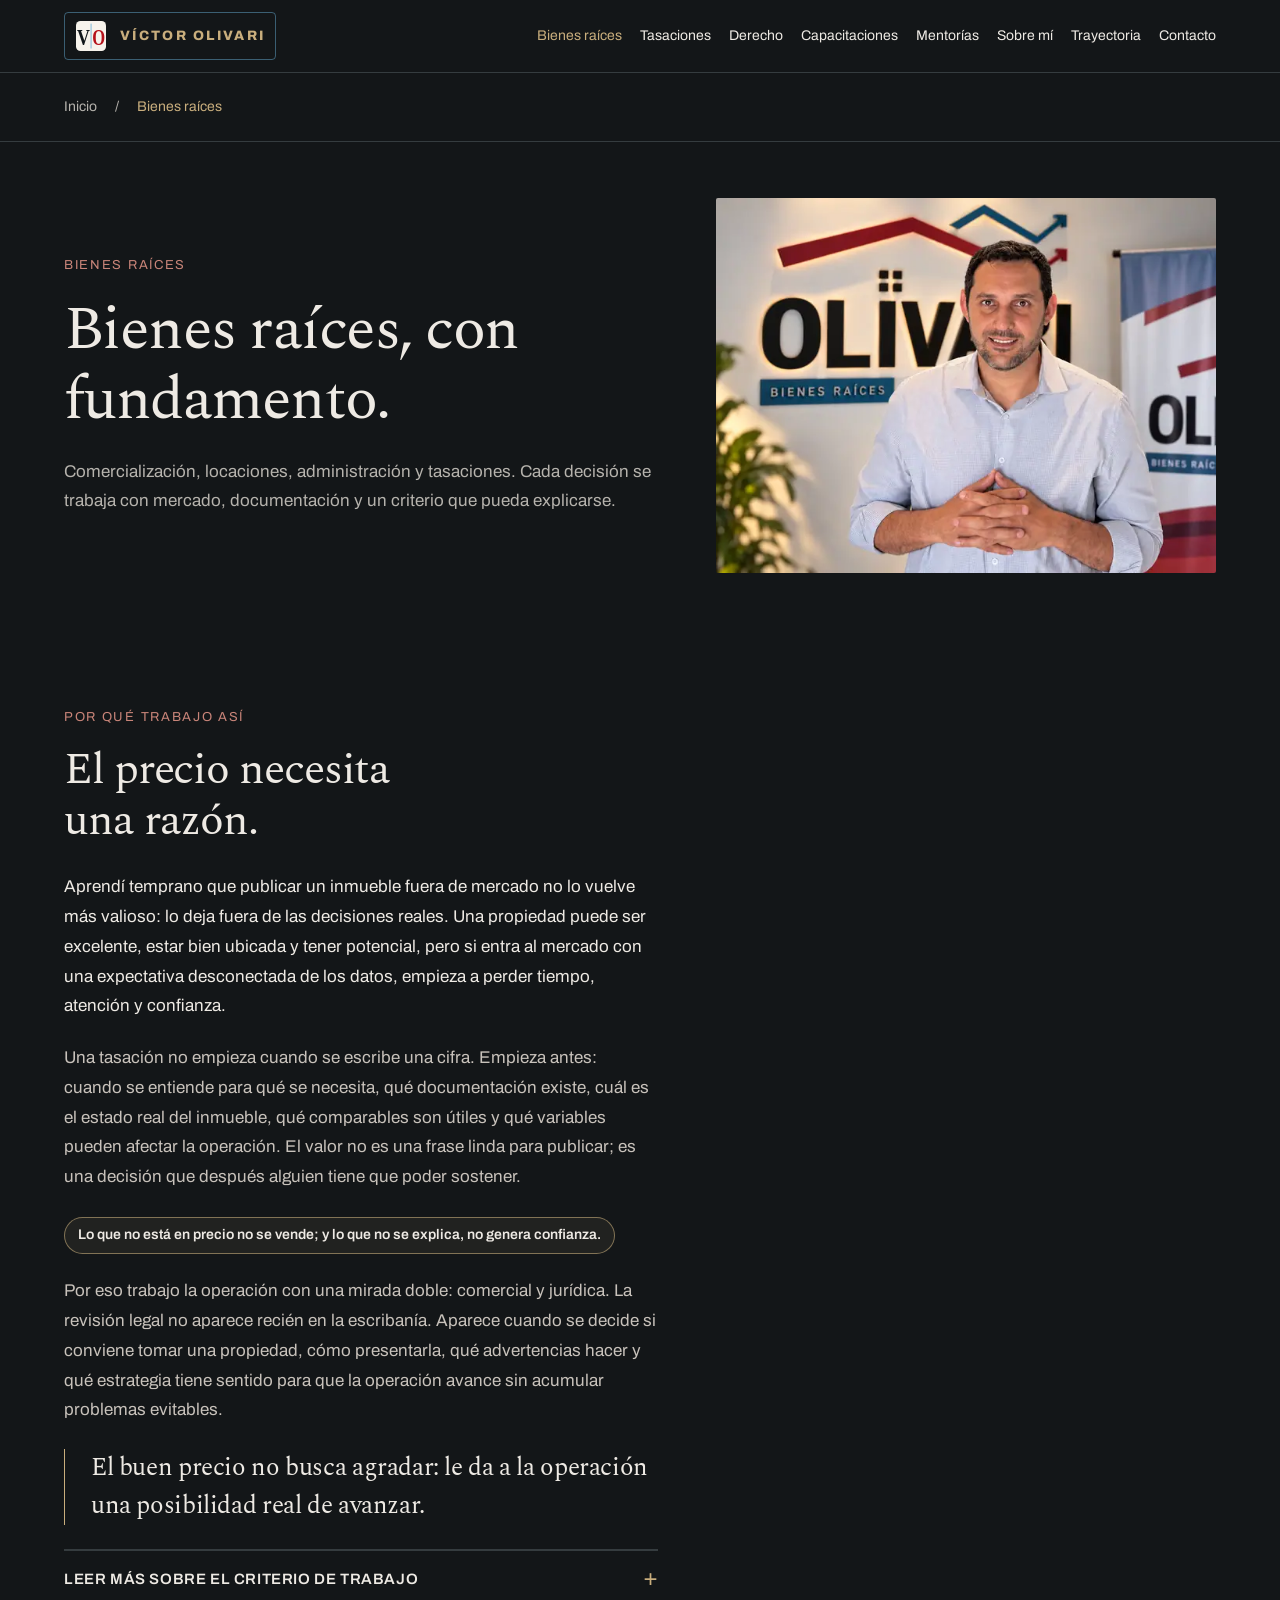
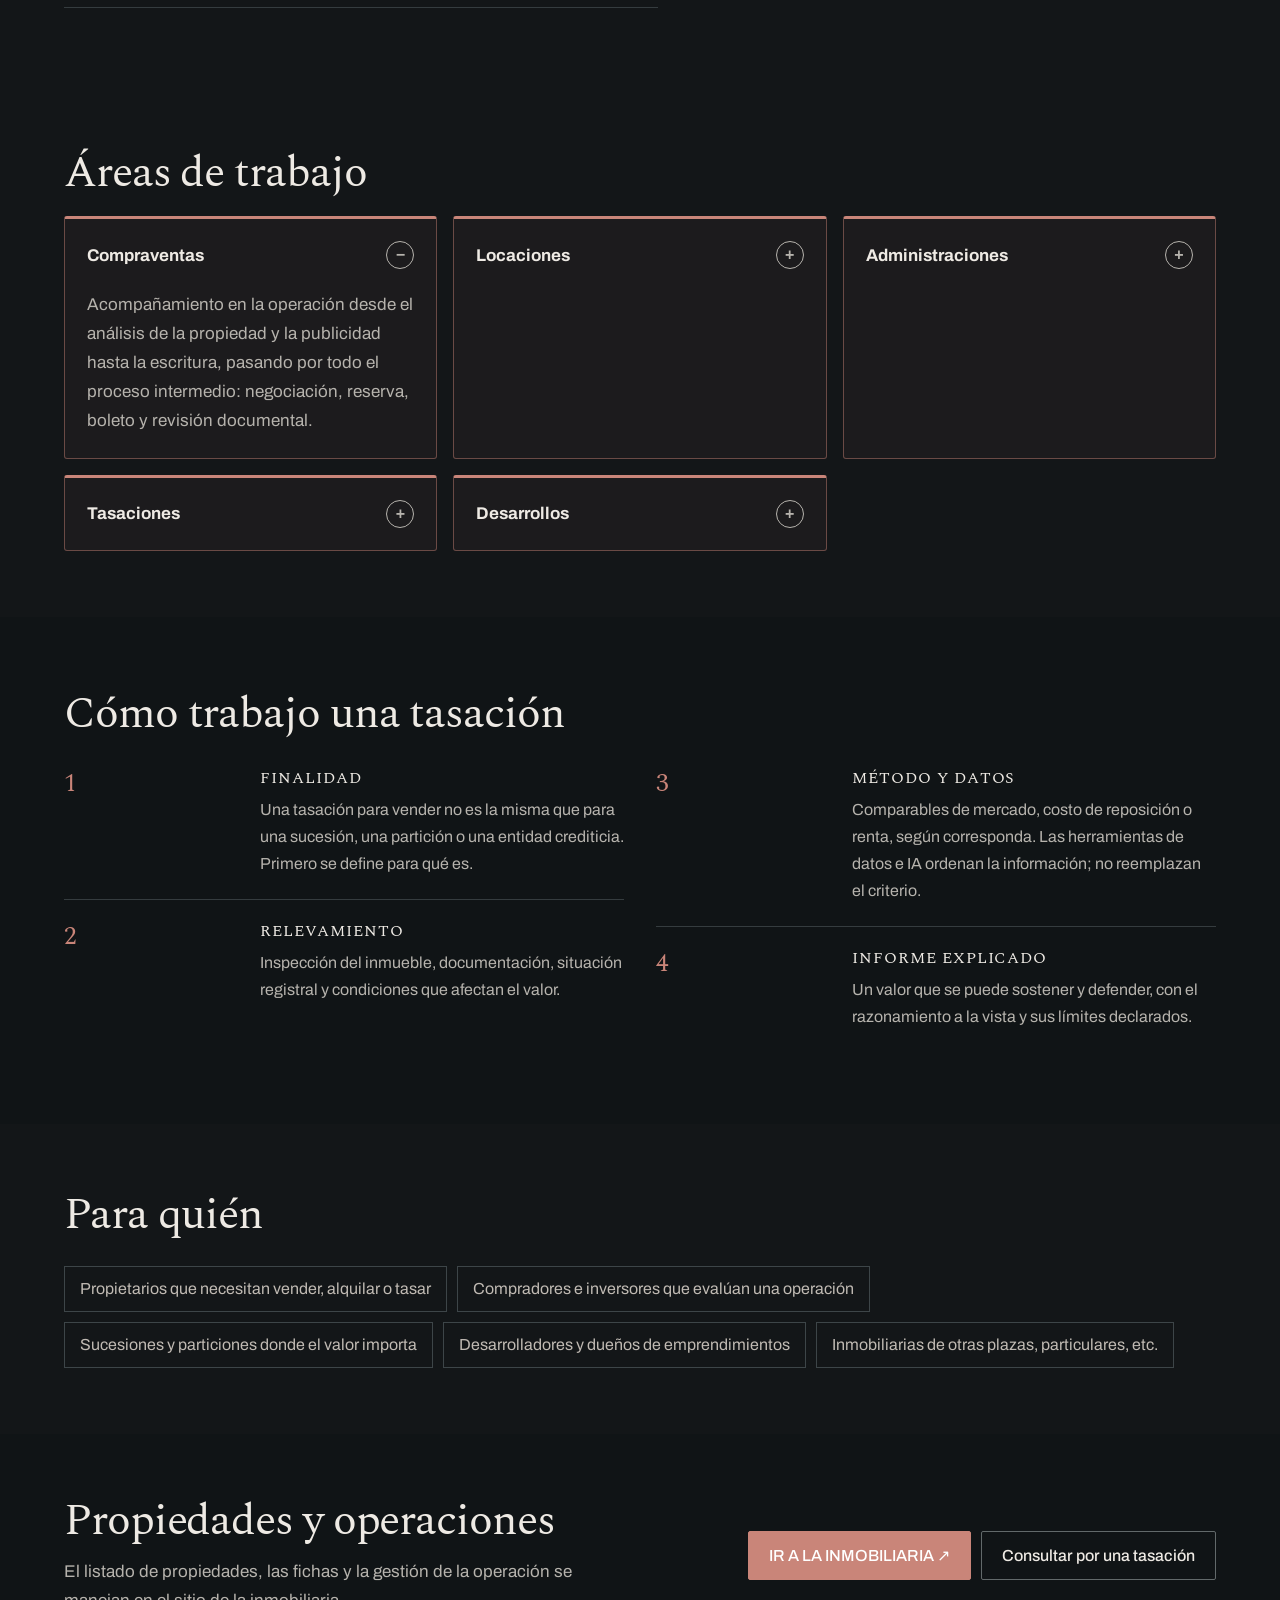
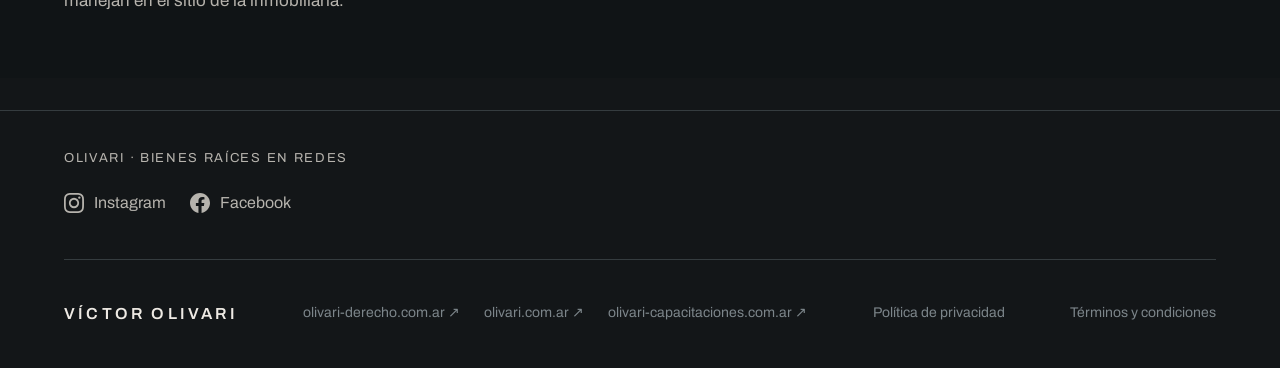
==== commit 3b3787f0: "Llamar "Términos y condiciones" a los términos del servicio Decisión de Víctor: el nombre correcto e" ====
--- a/bienes-raices/index.html
+++ b/bienes-raices/index.html
@@ -574,7 +574,7 @@
 
 <a href="https://olivari-capacitaciones.com.ar" target="_blank" rel="noopener noreferrer">olivari-capacitaciones.com.ar ↗</a>
 </div>
-<a href="/privacidad">Política de privacidad</a><a href="/privacidad#terminos">Términos y condiciones de uso</a>
+<a href="/privacidad">Política de privacidad</a><a href="/privacidad#terminos">Términos y condiciones</a>
 </div></div><!--F5--><script>
 (function () {
   function initCarousel(root) {
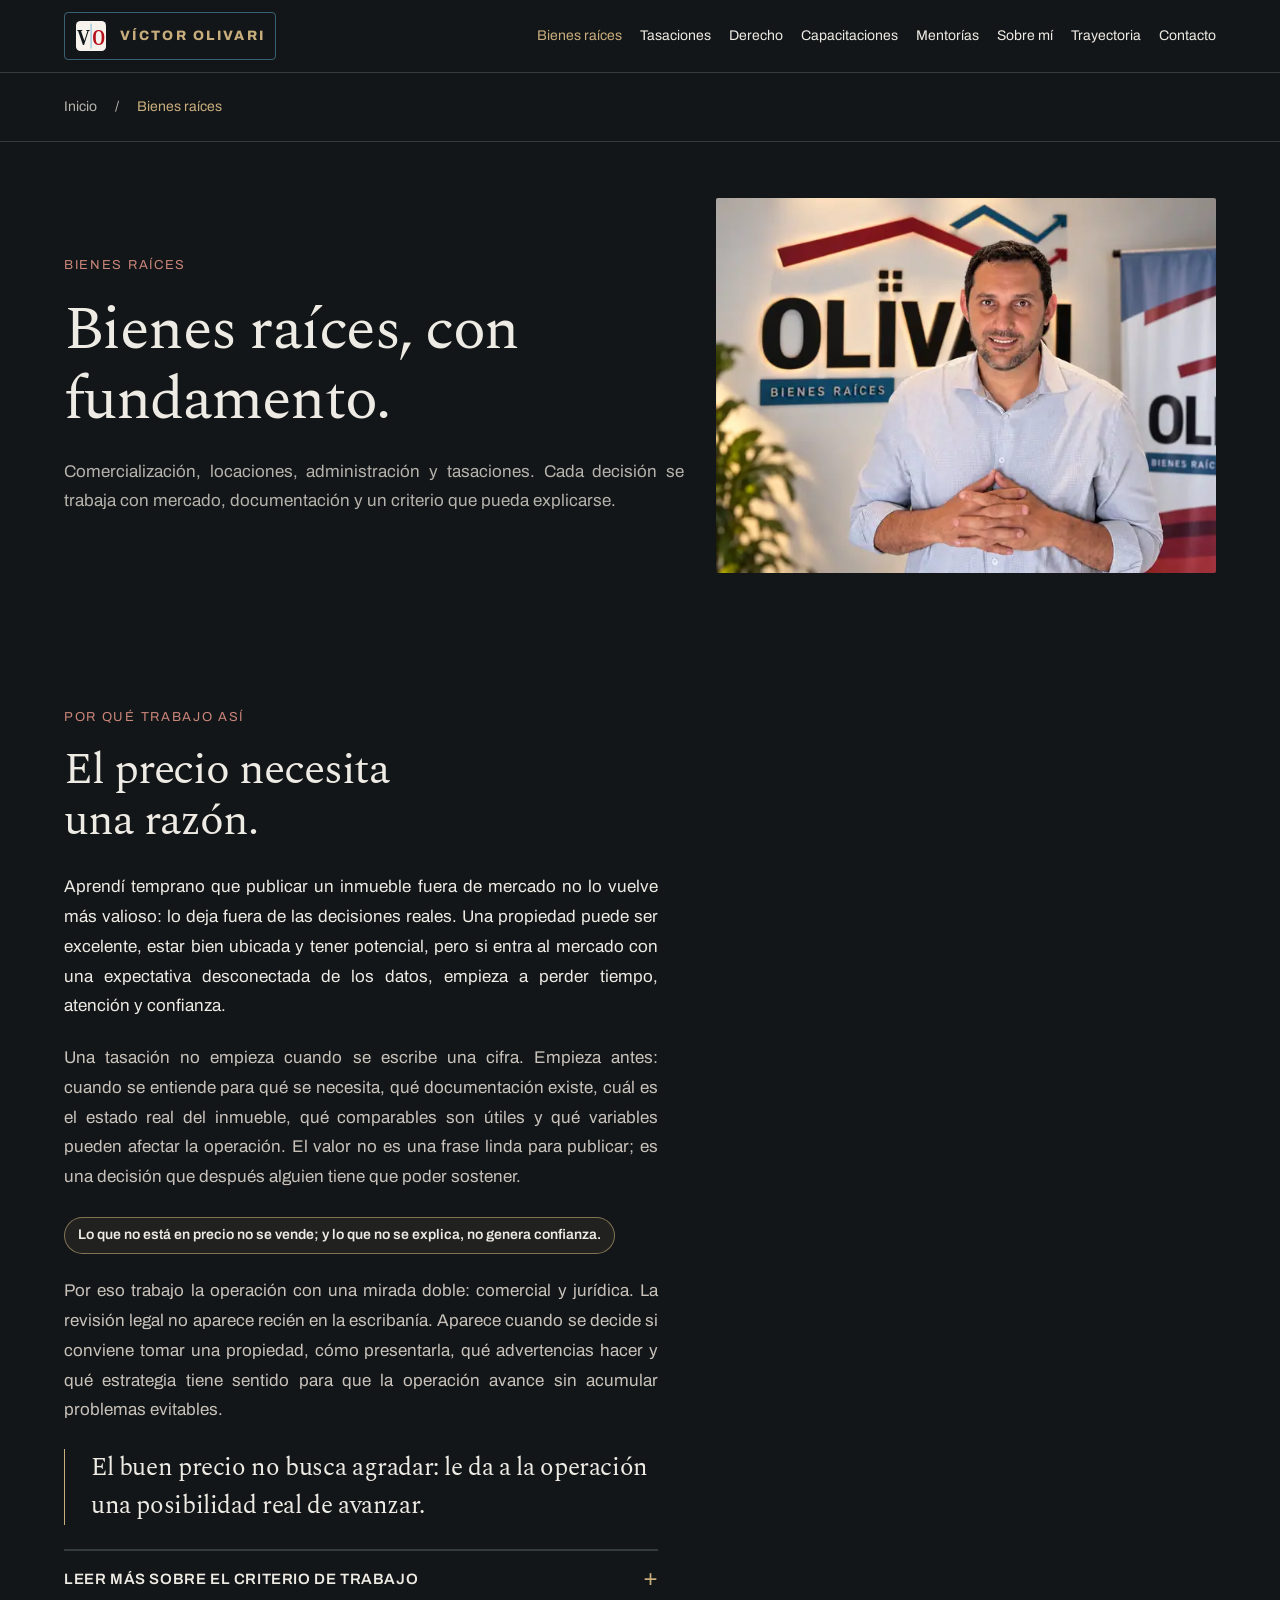
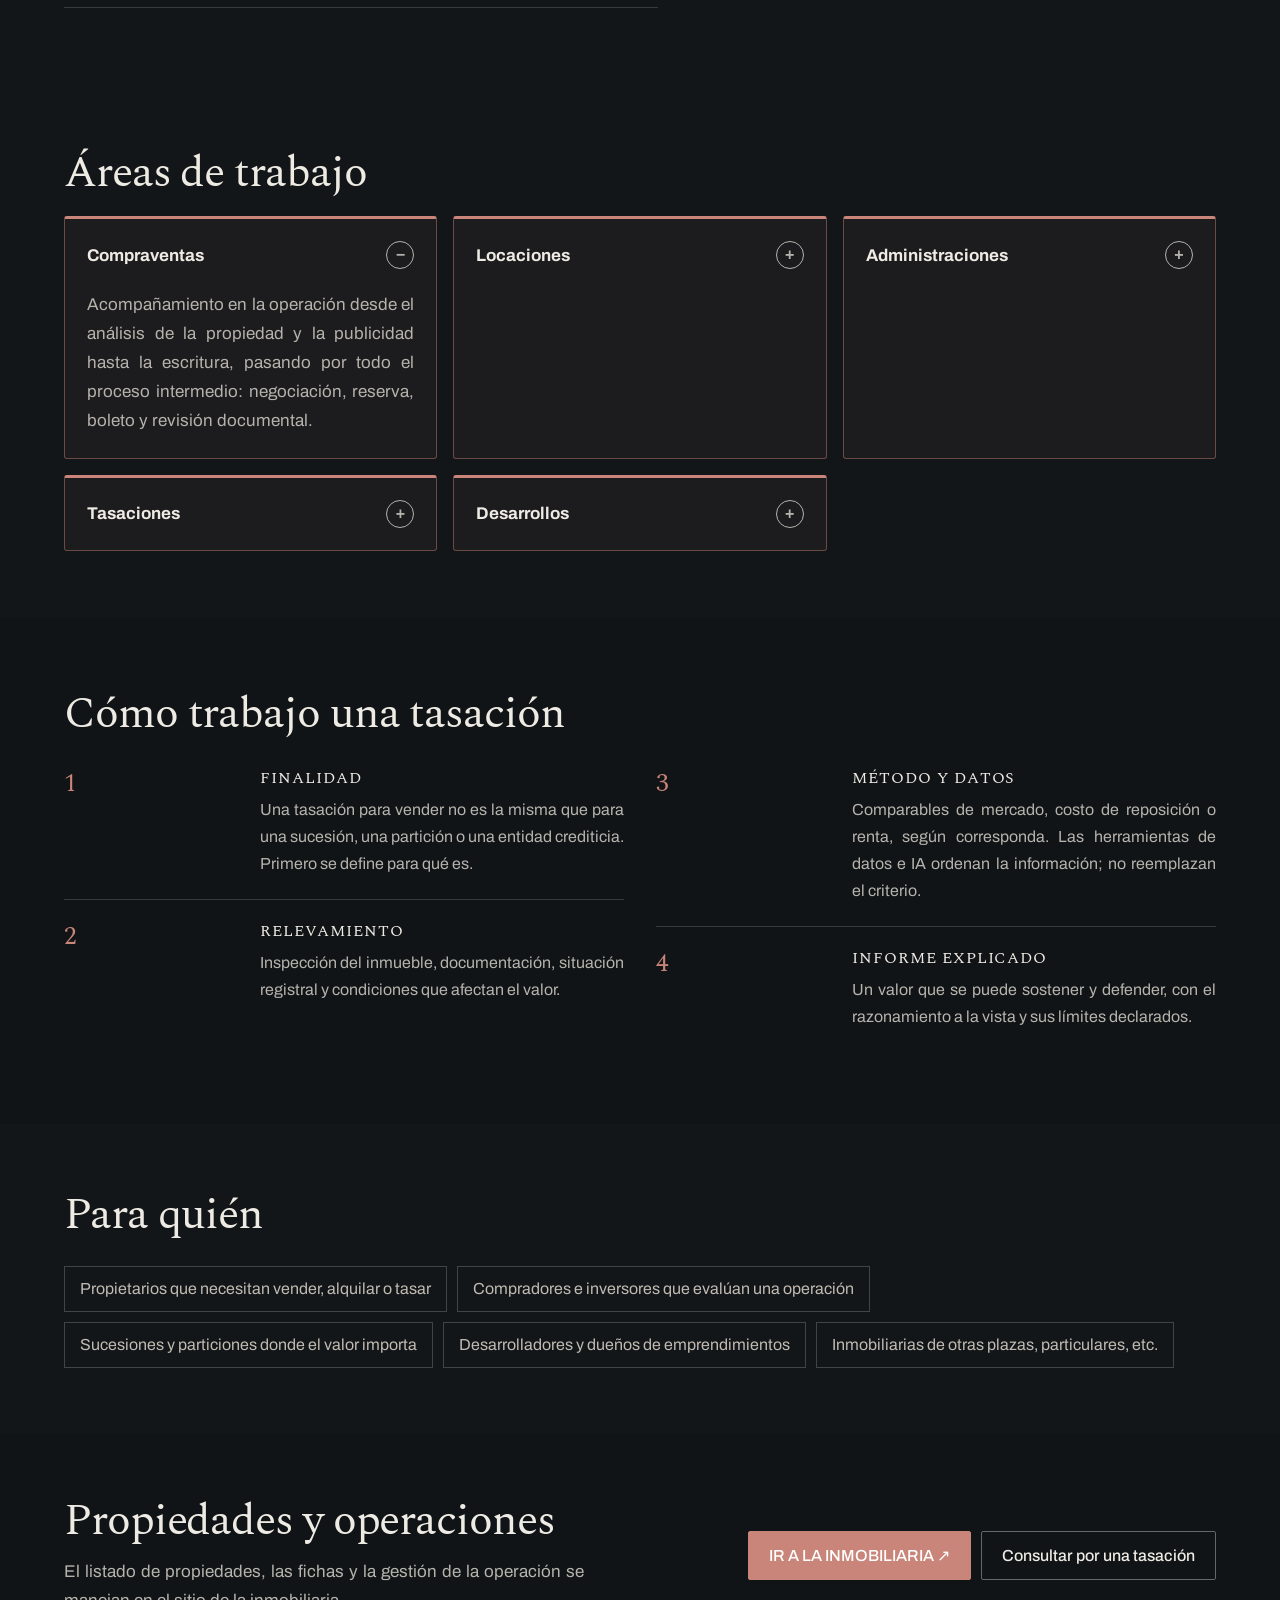
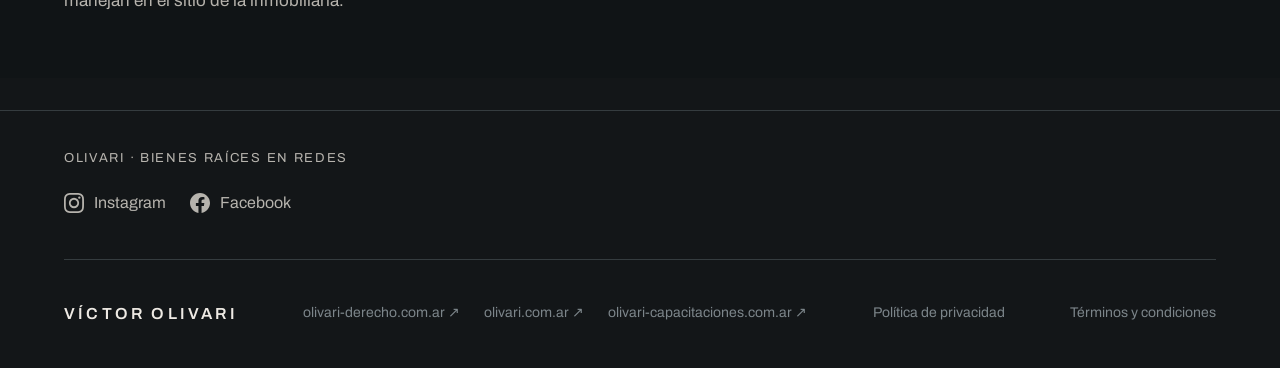
==== commit bcb4c5e5: "Construir la página de Tasaciones y justificar el texto del sitio TASACIONES deja de ser un placehol" ====
--- a/bienes-raices/index.html
+++ b/bienes-raices/index.html
@@ -3,20 +3,20 @@
 <head>
 <meta charset="utf-8">
 <meta name="viewport" content="width=device-width, initial-scale=1">
-<title>Bienes Raíces · Víctor Olivari</title>
-<meta name="description" content="Compraventas, locaciones, tasaciones y acompañamiento de decisiones inmobiliarias, con mirada comercial, jurídica y valuatoria.">
-<link rel="canonical" href="https://www.victorolivari.com.ar/bienes-raices">
+<title>Tasaciones y asesoramiento inmobiliario en Resistencia</title>
+<meta name="description" content="Tasación urbana y rural para sucesiones, juicios, bancos y decisiones de inversión. Criterio comercial y jurídico aplicado a operaciones inmobiliarias en el NEA.">
+<link rel="canonical" href="https://www.victorolivari.com.ar/bienes-raices/">
 <meta property="og:type" content="website">
-<meta property="og:title" content="Bienes Raíces · Víctor Olivari">
-<meta property="og:description" content="Compraventas, locaciones, tasaciones y acompañamiento de decisiones inmobiliarias, con mirada comercial, jurídica y valuatoria.">
-<meta property="og:url" content="https://www.victorolivari.com.ar/bienes-raices">
+<meta property="og:title" content="Tasaciones y asesoramiento inmobiliario en Resistencia">
+<meta property="og:description" content="Tasación urbana y rural para sucesiones, juicios, bancos y decisiones de inversión. Criterio comercial y jurídico aplicado a operaciones inmobiliarias en el NEA.">
+<meta property="og:url" content="https://www.victorolivari.com.ar/bienes-raices/">
 <meta property="og:locale" content="es_AR">
-<meta property="og:image" content="https://www.victorolivari.com.ar/favicon-512.png">
-<meta property="og:image:width" content="512">
-<meta property="og:image:height" content="512">
-<meta property="og:image:alt" content="Monograma VO de Víctor Olivari">
-<meta name="twitter:card" content="summary">
-<meta name="twitter:image" content="https://www.victorolivari.com.ar/favicon-512.png">
+<meta property="og:image" content="https://www.victorolivari.com.ar/compartir.jpg?v=20260920">
+<meta property="og:image:width" content="1200">
+<meta property="og:image:height" content="630">
+<meta property="og:image:alt" content="Víctor Olivari, corredor inmobiliario y abogado">
+<meta name="twitter:card" content="summary_large_image">
+<meta name="twitter:image" content="https://www.victorolivari.com.ar/compartir.jpg?v=20260920">
 <meta name="theme-color" content="#131618">
 <meta name="robots" content="index, follow, max-image-preview:large">
 <link rel="icon" type="image/svg+xml" href="/favicon.svg?v=20260909-2">
@@ -491,11 +491,11 @@
 /*/EDITORIAL*/
 
 </style>
-<link rel="stylesheet" href="/site-overrides.css?v=20260909-4">
+<link rel="stylesheet" href="/site-overrides.css?v=20260920">
 <script src="/nav-trayectoria.js" defer></script>
-</head>
+<!--GA4--><script async src="https://www.googletagmanager.com/gtag/js?id=G-Y1QVQXYZV7"></script><script>window.dataLayer=window.dataLayer||[];function gtag(){dataLayer.push(arguments);}gtag('js',new Date());gtag('config','G-Y1QVQXYZV7');</script><!--/GA4--></head>
 <body>
-<div class="page" data-page="BienesRaices" style="--rojo: #C98579; --gris: #BAC5CA; --verde: #8DBDC3; --ocre: #C9AE7D; --violeta: #B4A7CA; --tf: Spectral, Georgia, serif; --ts: 1; --bs: 1;"><a class="skip-link" href="#contenido-BienesRaices">Ir al contenido</a><header class="site-header"><nav aria-label="Navegación principal" class="wrap site-nav"><a class="brand" href="/">VÍCTOR OLIVARI</a><div class="desktop-links"><a aria-current="page" href="/bienes-raices">Bienes raíces</a><a href="/tasaciones">Tasaciones</a><a href="/servicios-juridicos">Derecho</a><a href="/capacitaciones">Capacitaciones</a><a href="/mentorias">Mentorías</a><a href="/sobre-mi">Sobre mí</a><a href="/trayectoria">Trayectoria</a><a href="/contacto">Contacto</a></div><details class="mobile-menu"><summary>Menú<span aria-hidden="true" class="menu-icon"></span></summary><div class="mobile-links"><a aria-current="page" href="/bienes-raices">Bienes raíces</a><a href="/tasaciones">Tasaciones</a><a href="/servicios-juridicos">Derecho</a><a href="/capacitaciones">Capacitaciones</a><a href="/mentorias">Mentorías</a><a href="/sobre-mi">Sobre mí</a><a href="/trayectoria">Trayectoria</a><a href="/contacto">Contacto</a></div></details></nav></header><main id="contenido-BienesRaices" tabindex="-1"><!--GUIA--><div class="wrap location-guide"><a class="back-link" href="/" data-back hidden><span aria-hidden="true">←</span> Volver</a><nav class="breadcrumb" aria-label="Ubicación"><a href="/">Inicio</a><span aria-hidden="true">/</span><span aria-current="page">Bienes raíces</span></nav></div><!--/GUIA-->
+<div class="page" data-page="BienesRaices" style="--rojo: #C98579; --gris: #BAC5CA; --verde: #8DBDC3; --ocre: #C9AE7D; --violeta: #B4A7CA; --tf: Spectral, Georgia, serif; --ts: 1; --bs: 1;"><a class="skip-link" href="#contenido-BienesRaices">Ir al contenido</a><header class="site-header"><nav aria-label="Navegación principal" class="wrap site-nav"><a class="brand" href="/">VÍCTOR OLIVARI</a><div class="desktop-links"><a aria-current="page" href="/bienes-raices/">Bienes raíces</a><a href="/tasaciones/">Tasaciones</a><a href="/servicios-juridicos/">Derecho</a><a href="/capacitaciones/">Capacitaciones</a><a href="/mentorias/">Mentorías</a><a href="/sobre-mi/">Sobre mí</a><a href="/trayectoria/">Trayectoria</a><a href="/contacto/">Contacto</a></div><details class="mobile-menu"><summary>Menú<span aria-hidden="true" class="menu-icon"></span></summary><div class="mobile-links"><a aria-current="page" href="/bienes-raices/">Bienes raíces</a><a href="/tasaciones/">Tasaciones</a><a href="/servicios-juridicos/">Derecho</a><a href="/capacitaciones/">Capacitaciones</a><a href="/mentorias/">Mentorías</a><a href="/sobre-mi/">Sobre mí</a><a href="/trayectoria/">Trayectoria</a><a href="/contacto/">Contacto</a></div></details></nav></header><main id="contenido-BienesRaices" tabindex="-1"><!--GUIA--><div class="wrap location-guide"><a class="back-link" href="/" data-back hidden><span aria-hidden="true">←</span> Volver</a><nav class="breadcrumb" aria-label="Ubicación"><a href="/">Inicio</a><span aria-hidden="true">/</span><span aria-current="page">Bienes raíces</span></nav></div><!--/GUIA-->
 
 <div class="wrap phero">
 <div>
@@ -574,7 +574,7 @@
 
 <a href="https://olivari-capacitaciones.com.ar" target="_blank" rel="noopener noreferrer">olivari-capacitaciones.com.ar ↗</a>
 </div>
-<a href="/privacidad">Política de privacidad</a><a href="/privacidad#terminos">Términos y condiciones</a>
+<a href="/privacidad/">Política de privacidad</a><a href="/privacidad/#terminos">Términos y condiciones</a>
 </div></div><!--F5--><script>
 (function () {
   function initCarousel(root) {
--- a/site-overrides.css
+++ b/site-overrides.css
@@ -239,11 +239,20 @@
   background-size: 100% 100%;
 }
 
-.page[data-page="BienesRaices"] .b-br,
-.page[data-page="Tasaciones"] main .b {
+.page[data-page="BienesRaices"] .b-br {
   background: var(--rojo);
   border-color: var(--rojo);
   color: #fff;
+}
+
+/* Tasaciones: el botón queda neutro y se pinta con el rojo de los segmentos
+   al pasar el mouse. Texto oscuro: el blanco sobre ese rojo no llega al
+   contraste mínimo para leerse bien. */
+.page[data-page="Tasaciones"] main .b:hover,
+.page[data-page="Tasaciones"] main .b:focus-visible {
+  background: var(--rojo);
+  border-color: var(--rojo);
+  color: #131618;
 }
 
 .page[data-page="BienesRaices"] .b-tas:hover,
@@ -360,3 +369,28 @@
     grid-template-columns: 1fr;
   }
 }
+
+/* ── Texto justificado ──────────────────────────────────────────────────────
+   Pedido de Víctor, 20/09/2026. `hyphens: auto` es imprescindible: sin cortar
+   palabras, el justificado en castellano abre huecos enormes entre palabras.
+   Funciona porque las páginas declaran lang="es".
+   Se deja alineado a la izquierda lo que vive en columnas angostas o en líneas
+   sueltas, donde justificar sólo separa las palabras sin ganar nada. */
+.page main .body,
+.page main .relato p {
+  text-align: justify;
+  hyphens: auto;
+}
+
+.page main .card .body,
+.page main .tas-metodo .body,
+.page main .unit .body,
+.page main .tas-cta p,
+.page main .chip,
+.page main .lbl,
+.page main .aviso-form,
+.page main figcaption,
+.page main .falta {
+  text-align: left;
+  hyphens: manual;
+}
